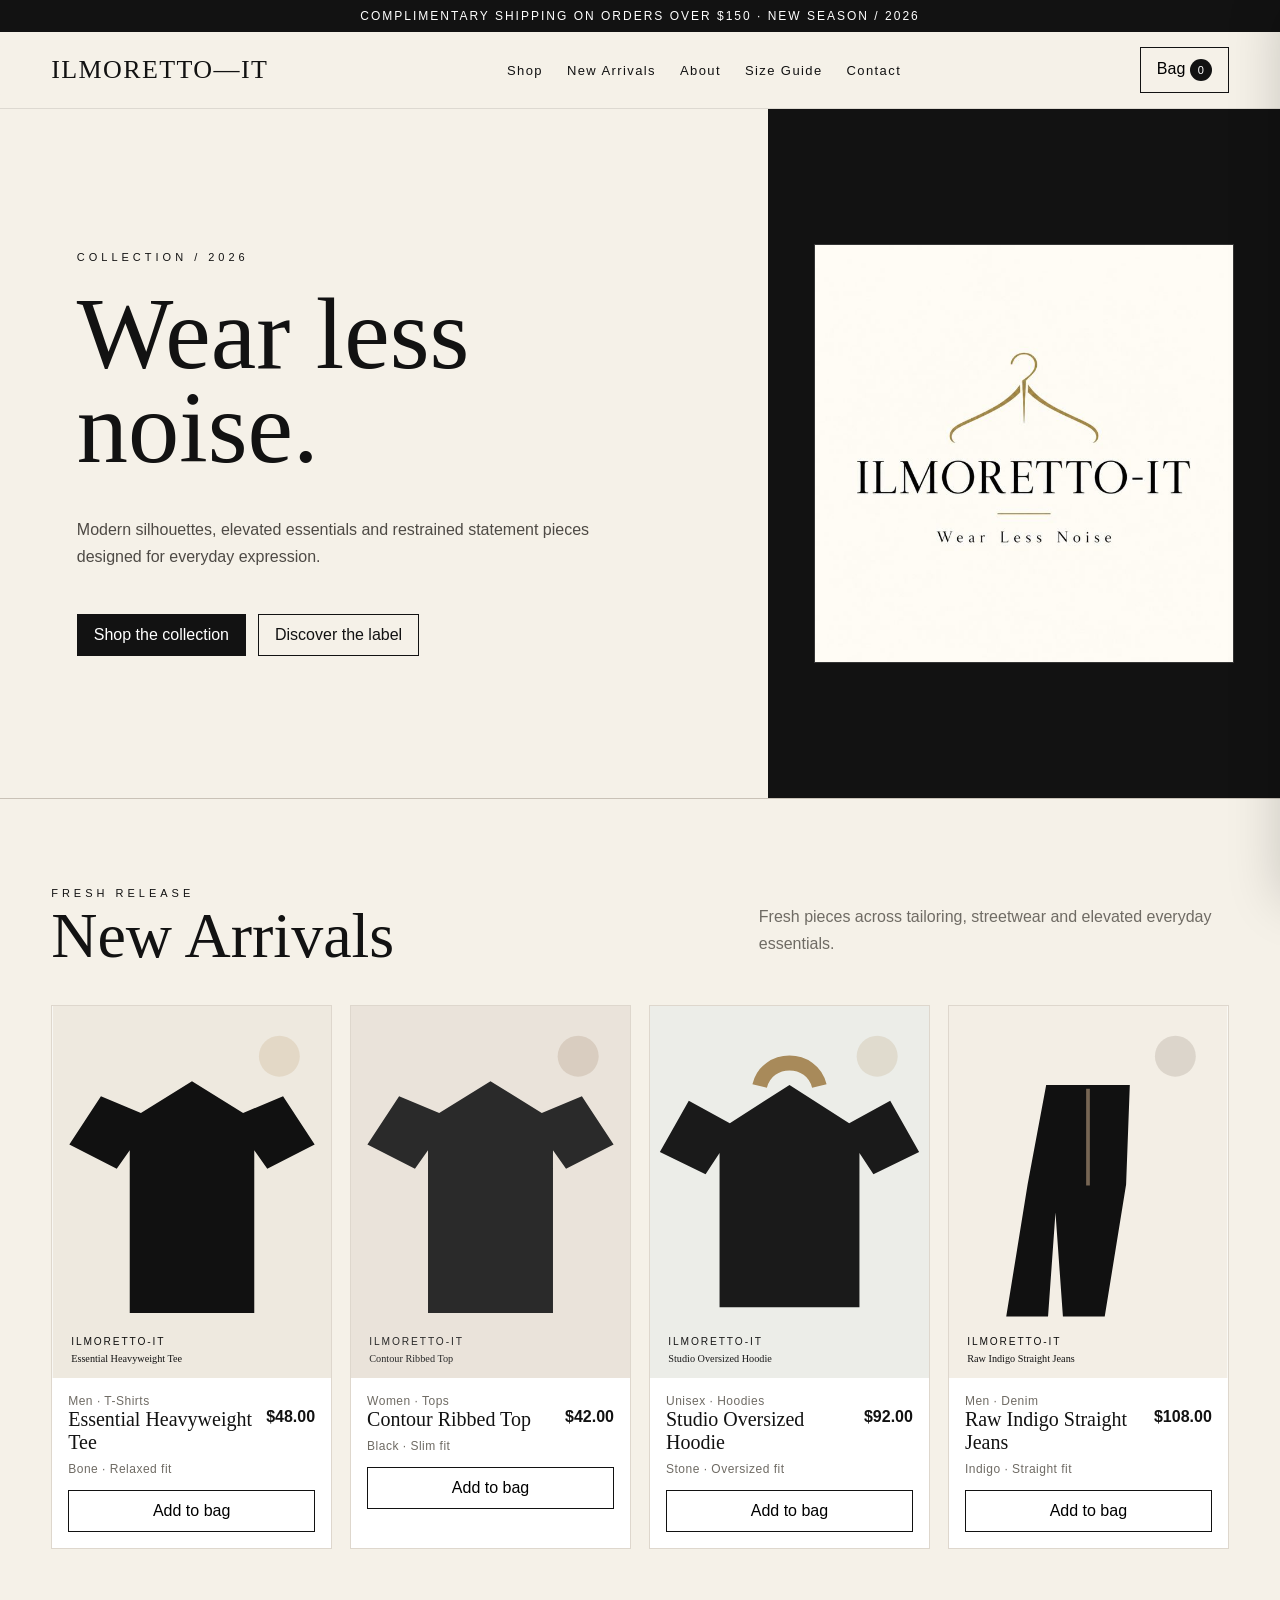
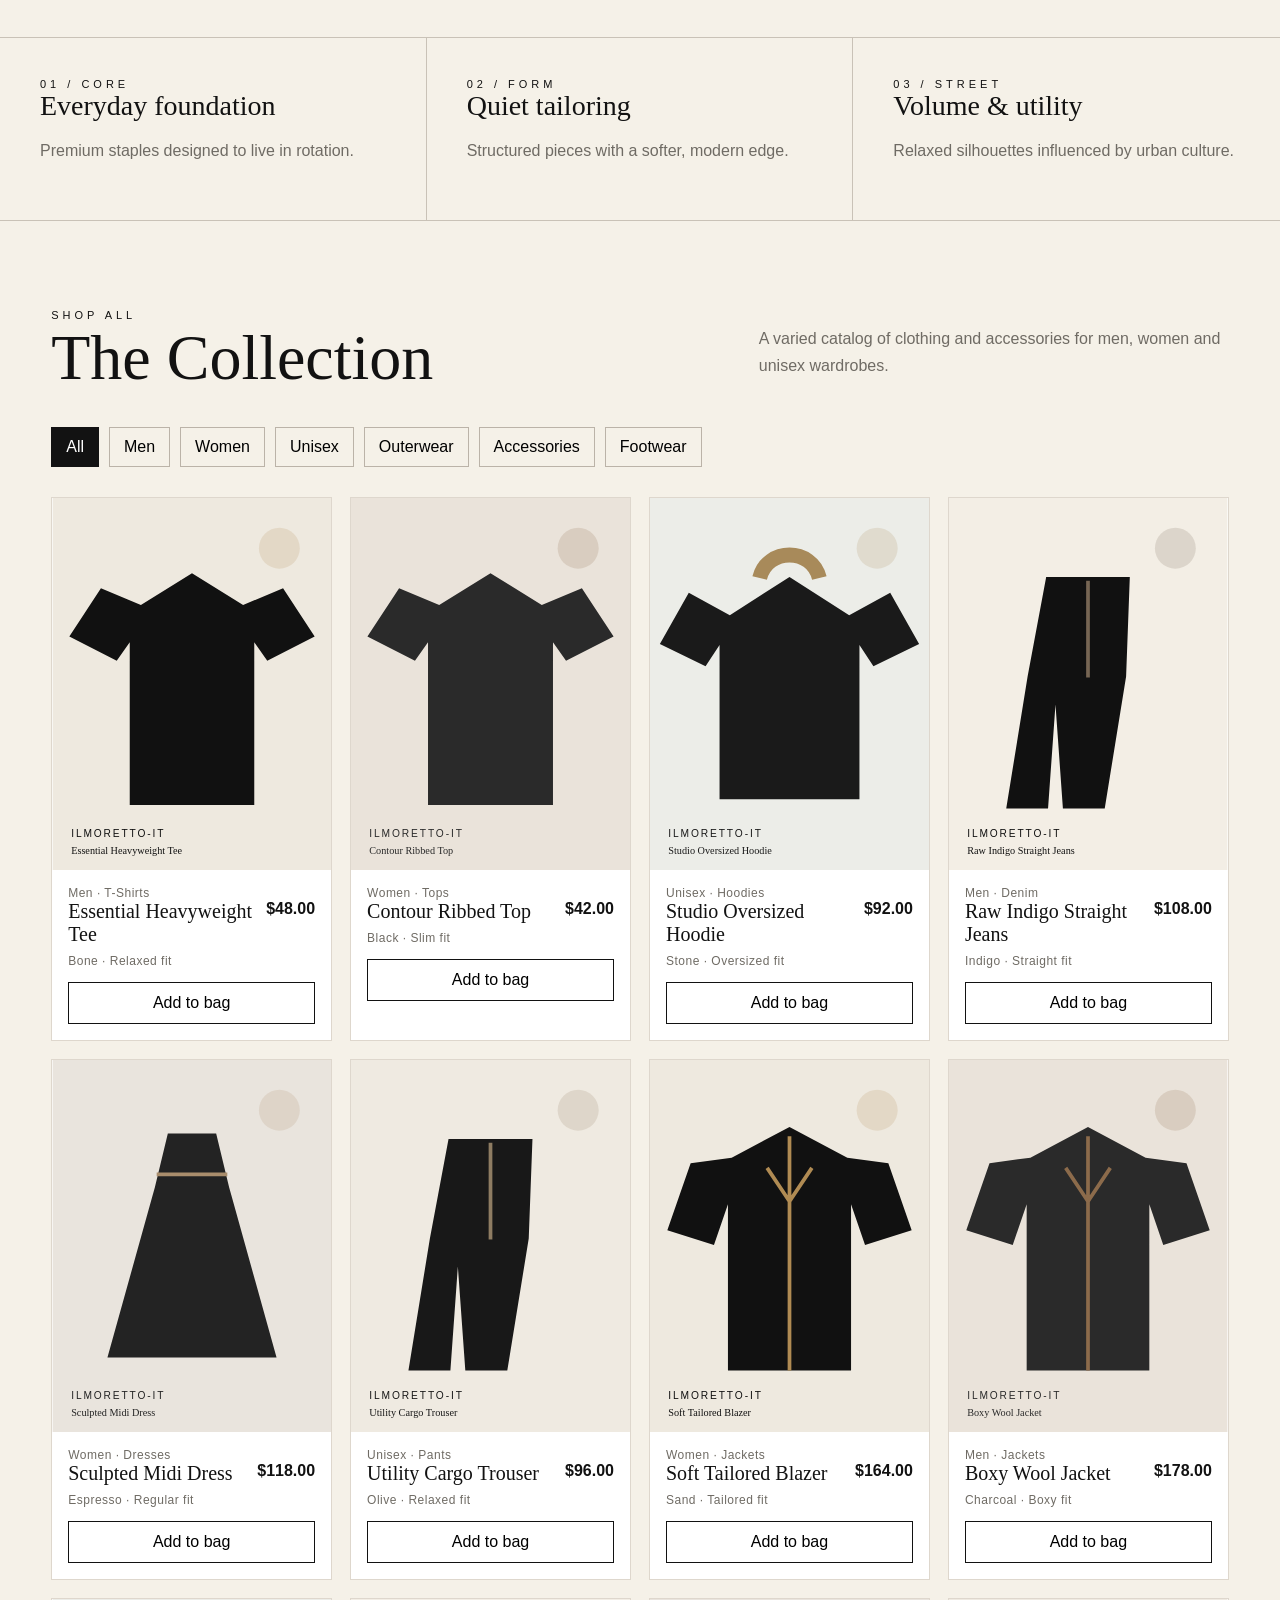
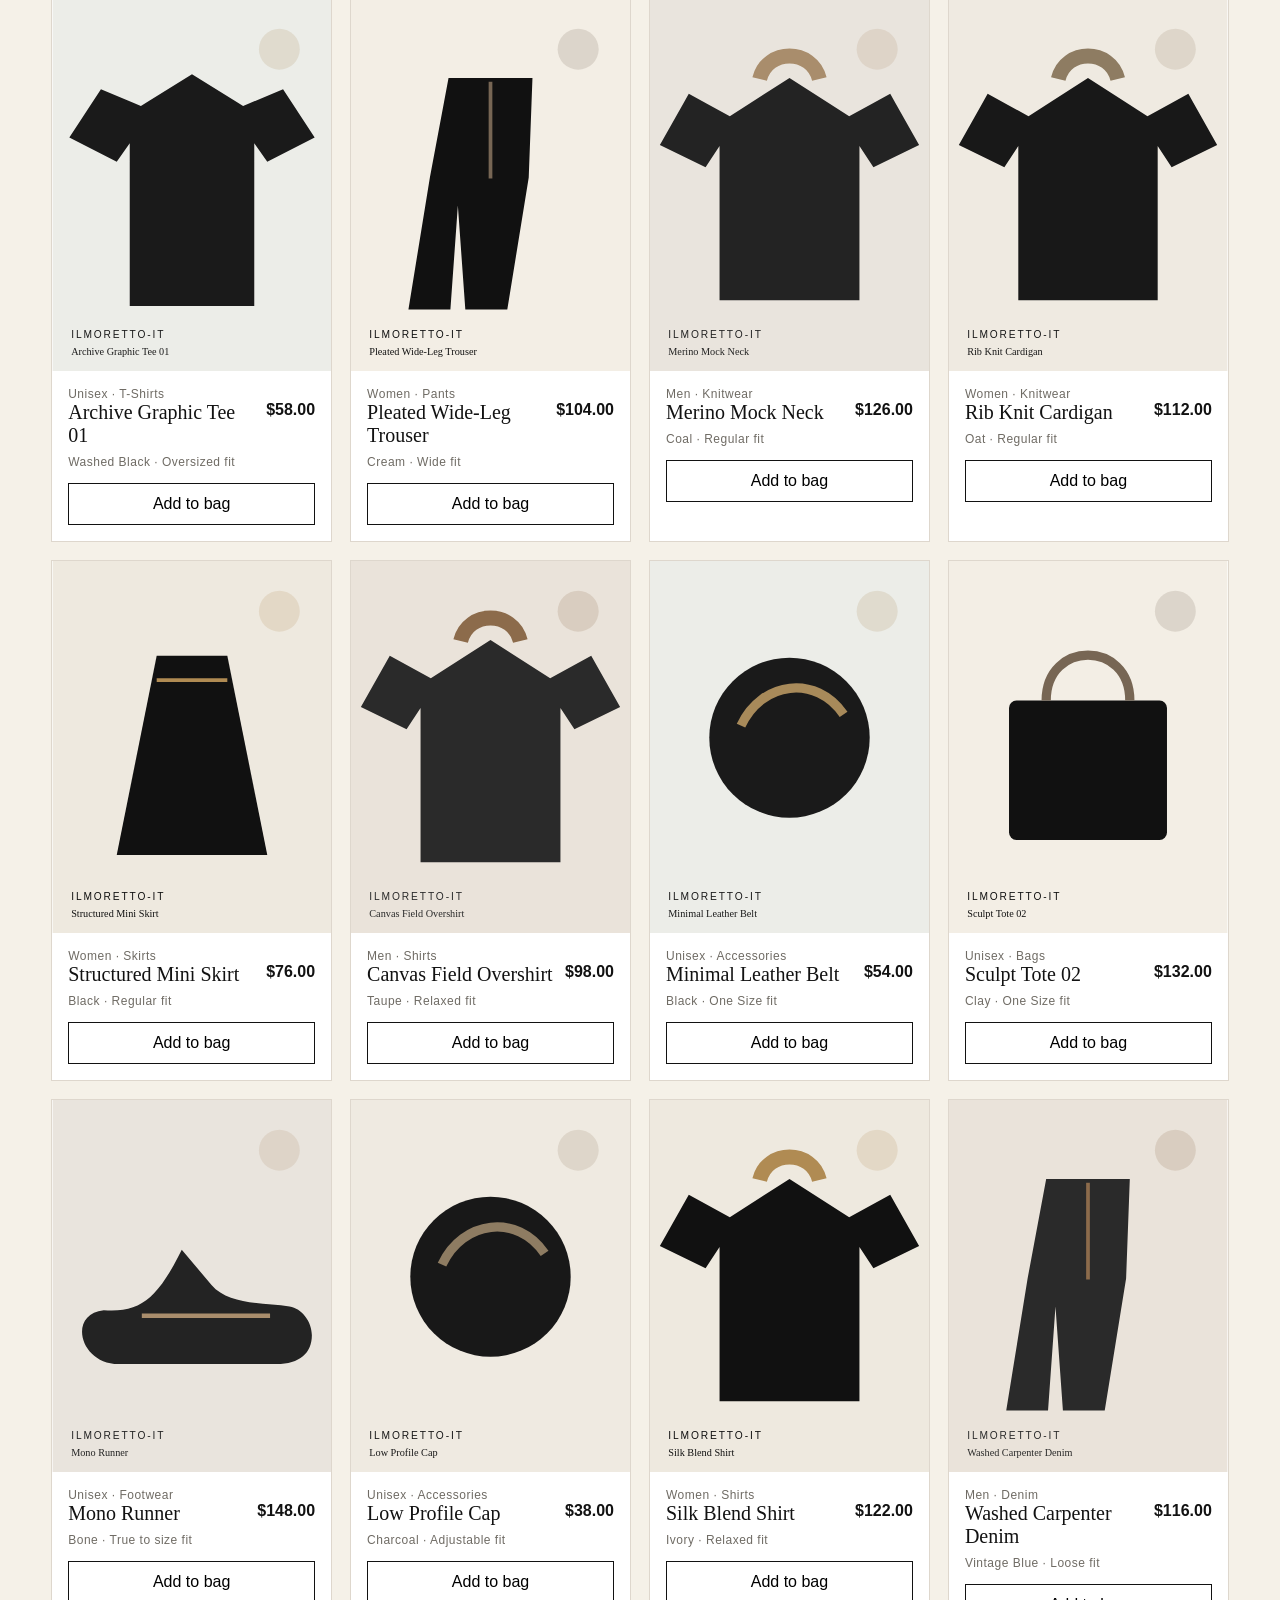
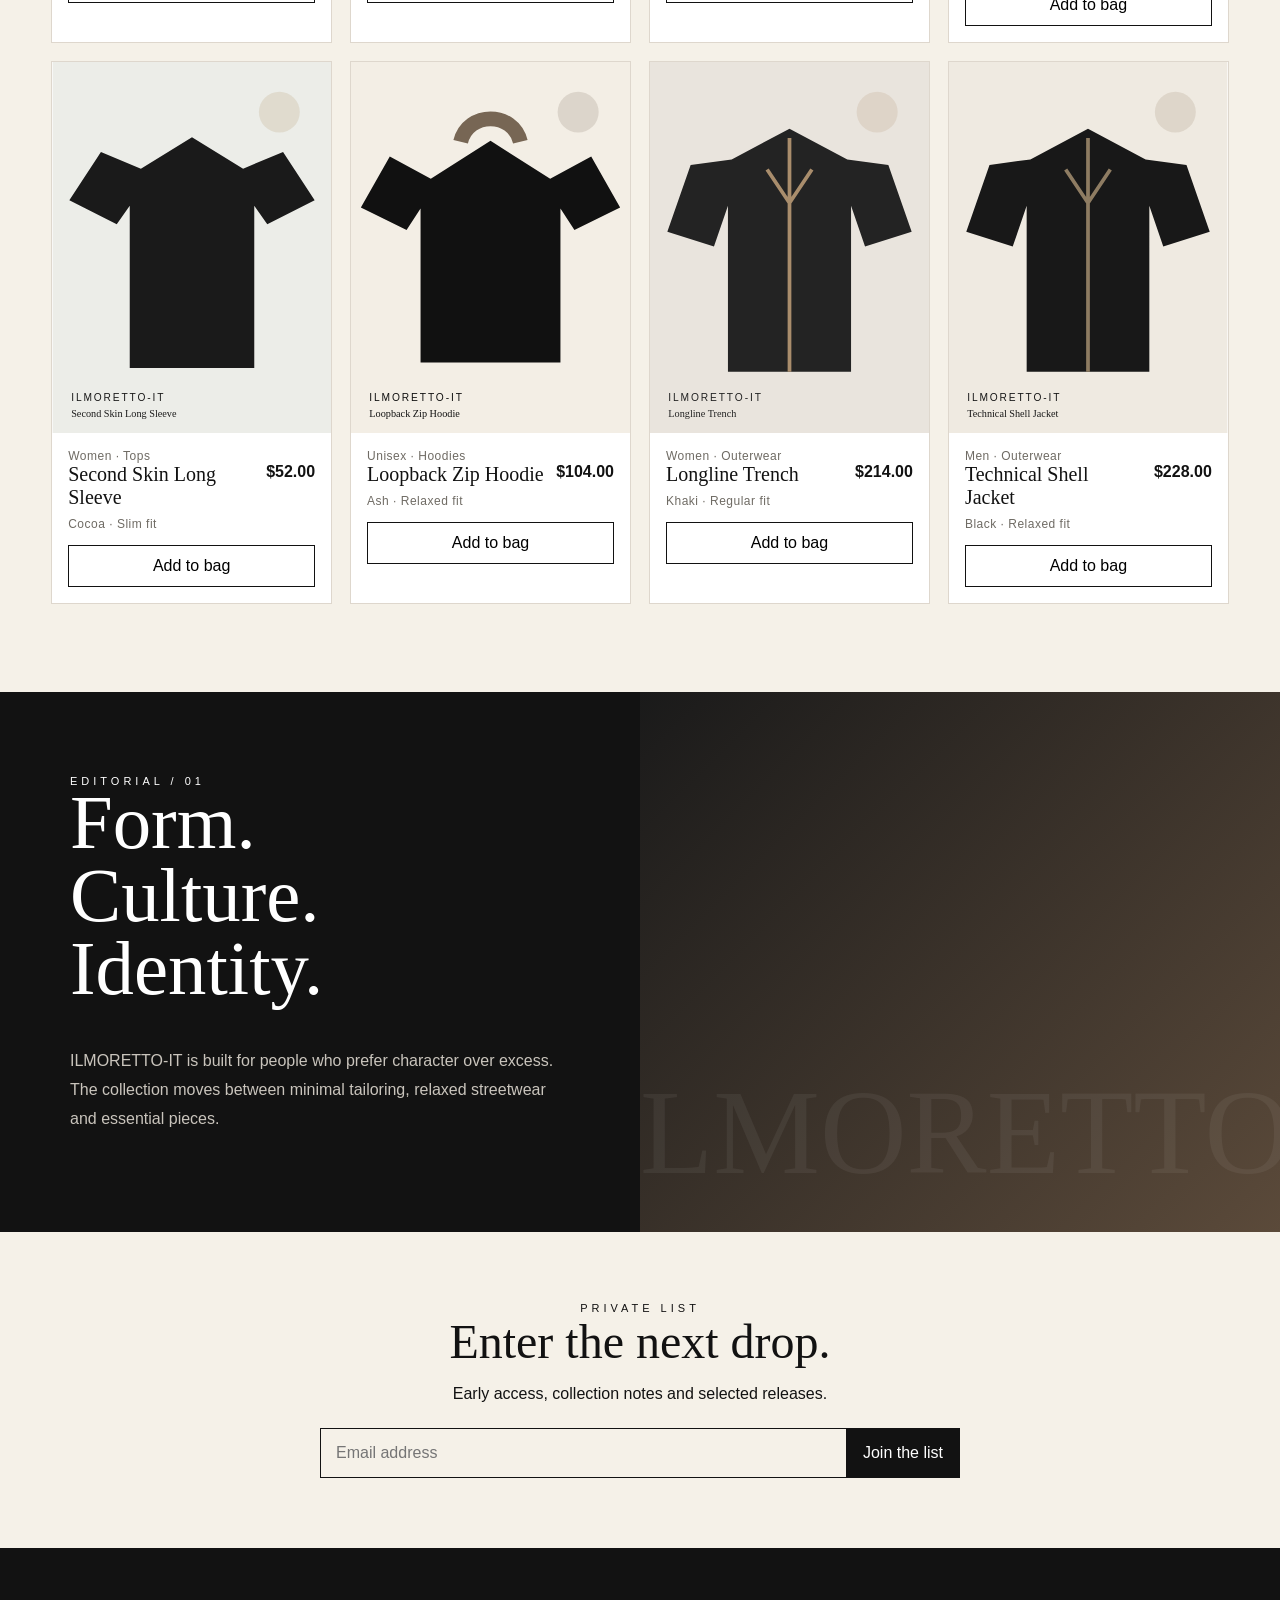
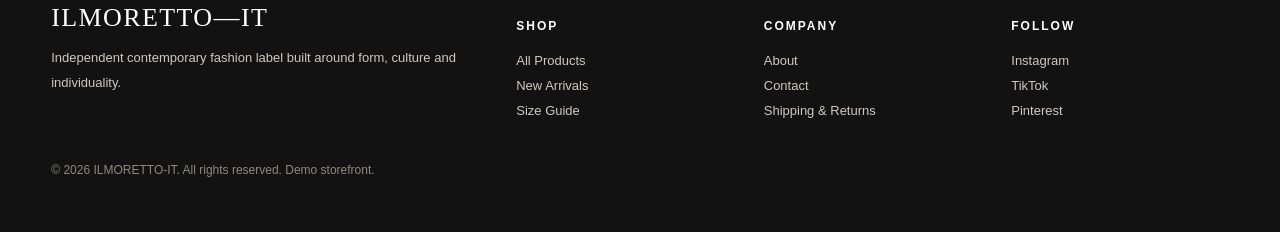
==== index.html @ 330642bb "Launch ILMORETTO-IT fashion store website Publish the official ILMORETTO-IT online fashion store. " ====
<!doctype html><html lang="en"><head>
<meta charset="utf-8"><meta name="viewport" content="width=device-width,initial-scale=1">
<title>ILMORETTO-IT — Contemporary Fashion</title>
<meta name="description" content="ILMORETTO-IT contemporary fashion, refined essentials and modern streetwear.">
<link rel="stylesheet" href="assets/css/style.css"></head><body>
<div class="announcement">COMPLIMENTARY SHIPPING ON ORDERS OVER $150 · NEW SEASON / 2026</div>
<header><div class="container nav">
<a class="brand" href="index.html">ILMORETTO—IT</a>
<nav class="links"><a href="index.html#shop">Shop</a><a href="index.html#new">New Arrivals</a><a href="about.html">About</a><a href="size-guide.html">Size Guide</a><a href="contact.html">Contact</a></nav>
<div class="actions"><button class="iconbtn" data-cart>Bag <span class="cartcount">0</span></button></div>
</div></header>
<section class="hero">
<div class="hero-copy">
<div class="eyebrow">Collection / 2026</div>
<h1>Wear less<br>noise.</h1>
<p>Modern silhouettes, elevated essentials and restrained statement pieces designed for everyday expression.</p>
<div class="hero-actions"><a class="btn dark" href="#shop">Shop the collection</a><a class="btn" href="about.html">Discover the label</a></div>
</div>
<div class="hero-visual"><img src="assets/images/brand/ilmoretto-logo.jpg" onerror="this.src='assets/images/brand/logo.svg'" alt="ILMORETTO-IT"></div>
</section>
<section class="section" id="new"><div class="container">
<div class="section-head"><div><div class="eyebrow">Fresh release</div><h2>New Arrivals</h2></div>
<p>Fresh pieces across tailoring, streetwear and elevated everyday essentials.</p></div>
<div class="product-grid"><article class="product">
<img src="assets/images/products/01.svg" alt="Essential Heavyweight Tee">
<div class="pbody">
<div class="small">Men · T-Shirts</div>
<div class="meta"><h3>Essential Heavyweight Tee</h3><span class="price">$48.00</span></div>
<div class="small">Bone · Relaxed fit</div>
<button class="btn" onclick="addToCart('ILM-001')">Add to bag</button>
</div></article><article class="product">
<img src="assets/images/products/02.svg" alt="Contour Ribbed Top">
<div class="pbody">
<div class="small">Women · Tops</div>
<div class="meta"><h3>Contour Ribbed Top</h3><span class="price">$42.00</span></div>
<div class="small">Black · Slim fit</div>
<button class="btn" onclick="addToCart('ILM-002')">Add to bag</button>
</div></article><article class="product">
<img src="assets/images/products/03.svg" alt="Studio Oversized Hoodie">
<div class="pbody">
<div class="small">Unisex · Hoodies</div>
<div class="meta"><h3>Studio Oversized Hoodie</h3><span class="price">$92.00</span></div>
<div class="small">Stone · Oversized fit</div>
<button class="btn" onclick="addToCart('ILM-003')">Add to bag</button>
</div></article><article class="product">
<img src="assets/images/products/04.svg" alt="Raw Indigo Straight Jeans">
<div class="pbody">
<div class="small">Men · Denim</div>
<div class="meta"><h3>Raw Indigo Straight Jeans</h3><span class="price">$108.00</span></div>
<div class="small">Indigo · Straight fit</div>
<button class="btn" onclick="addToCart('ILM-004')">Add to bag</button>
</div></article></div>
</div></section>
<div class="bands">
<div class="band"><div class="eyebrow">01 / Core</div><h3>Everyday foundation</h3><p>Premium staples designed to live in rotation.</p></div>
<div class="band"><div class="eyebrow">02 / Form</div><h3>Quiet tailoring</h3><p>Structured pieces with a softer, modern edge.</p></div>
<div class="band"><div class="eyebrow">03 / Street</div><h3>Volume & utility</h3><p>Relaxed silhouettes influenced by urban culture.</p></div>
</div>
<section class="section" id="shop"><div class="container">
<div class="section-head"><div><div class="eyebrow">Shop all</div><h2>The Collection</h2></div>
<p>A varied catalog of clothing and accessories for men, women and unisex wardrobes.</p></div>
<div class="filters">
<button class="filter active" data-filter="All">All</button>
<button class="filter" data-filter="Men">Men</button>
<button class="filter" data-filter="Women">Women</button>
<button class="filter" data-filter="Unisex">Unisex</button>
<button class="filter" data-filter="Outerwear">Outerwear</button>
<button class="filter" data-filter="Accessories">Accessories</button>
<button class="filter" data-filter="Footwear">Footwear</button>
</div>
<div class="product-grid" id="productGrid"></div>
</div></section>
<section class="editorial">
<div class="copy"><div class="eyebrow">Editorial / 01</div><h2>Form.<br>Culture.<br>Identity.</h2>
<p style="color:#c9c4bc;line-height:1.8">ILMORETTO-IT is built for people who prefer character over excess. The collection moves between minimal tailoring, relaxed streetwear and essential pieces.</p></div>
<div class="art"></div>
</section>
<section class="newsletter"><div class="container"><div class="eyebrow">Private list</div><h2>Enter the next drop.</h2><p>Early access, collection notes and selected releases.</p>
<form><input type="email" required placeholder="Email address"><button class="btn dark">Join the list</button></form></div></section>
<footer><div class="container footergrid">
<div><div class="brand">ILMORETTO—IT</div><p>Independent contemporary fashion label built around form, culture and individuality.</p></div>
<div><h4>SHOP</h4><a href="index.html#shop">All Products</a><a href="index.html#new">New Arrivals</a><a href="size-guide.html">Size Guide</a></div>
<div><h4>COMPANY</h4><a href="about.html">About</a><a href="contact.html">Contact</a><a href="#">Shipping & Returns</a></div>
<div><h4>FOLLOW</h4><a href="#">Instagram</a><a href="#">TikTok</a><a href="#">Pinterest</a></div>
</div><div class="container" style="margin-top:40px;color:#8e8981;font-size:12px">© <span class="js-year"></span> ILMORETTO-IT. All rights reserved. Demo storefront.</div></footer>
<div class="overlay" id="overlay"></div>
<aside class="drawer" id="cartDrawer">
  <div class="drawer-head"><h3>Your Bag</h3><button class="iconbtn" onclick="closeCart()">Close</button></div>
  <div class="cart-items" id="cartItems"></div>
  <div class="cart-total">
    <div class="meta"><strong>Subtotal</strong><strong id="cartTotal">$0.00</strong></div>
    <p class="small">Taxes and shipping calculated at checkout.</p>
    <button class="btn dark" style="width:100%">Checkout</button>
  </div>
</aside><script src="assets/js/app.js"></script></body></html>
---- assets/css/style.css ----
:root{--ink:#121212;--paper:#f5f1e8;--stone:#d8d0c4;--clay:#8d735d;--gold:#9c7c3c;--white:#fff;--muted:#6f6b64}
*{box-sizing:border-box}html{scroll-behavior:smooth}body{margin:0;background:var(--paper);color:var(--ink);font-family:Arial,Helvetica,sans-serif}
a{color:inherit;text-decoration:none}button,input,select,textarea{font:inherit}.container{width:min(1180px,92vw);margin:auto}
.announcement{background:var(--ink);color:white;text-align:center;padding:9px 15px;font-size:12px;letter-spacing:2px}
header{position:sticky;top:0;z-index:20;background:rgba(245,241,232,.94);backdrop-filter:blur(12px);border-bottom:1px solid rgba(18,18,18,.1)}
.nav{height:76px;display:flex;align-items:center;justify-content:space-between;gap:20px}.brand{font-family:Georgia,serif;font-size:26px;letter-spacing:1.4px}
.links{display:flex;gap:24px;font-size:13px;letter-spacing:1.4px}.actions{display:flex;gap:10px;align-items:center}
.iconbtn,.btn{border:1px solid var(--ink);background:transparent;padding:11px 16px;cursor:pointer}.btn.dark{background:var(--ink);color:white}
.cartcount{display:inline-grid;place-items:center;min-width:22px;height:22px;padding:0 6px;border-radius:999px;background:var(--ink);color:white;font-size:11px}
.hero{min-height:690px;display:grid;grid-template-columns:1.2fr .8fr;border-bottom:1px solid #c9c2b7}
.hero-copy{padding:86px max(6vw,40px);display:flex;flex-direction:column;justify-content:center}.eyebrow{font-size:11px;letter-spacing:4px;text-transform:uppercase}
.hero h1{font-family:Georgia,serif;font-weight:400;font-size:clamp(58px,8vw,118px);line-height:.92;margin:24px 0}
.hero p{max-width:560px;line-height:1.7;color:#4e4a45}.hero-actions{display:flex;gap:12px;flex-wrap:wrap;margin-top:28px}
.hero-visual{background:var(--ink);display:grid;place-items:center;overflow:hidden;min-height:520px}.hero-visual img{width:82%;max-width:620px;border:1px solid rgba(255,255,255,.15)}
.section{padding:88px 0}.section-head{display:flex;justify-content:space-between;align-items:end;gap:20px;margin-bottom:32px}.section h2{font-family:Georgia,serif;font-weight:400;font-size:clamp(36px,5vw,68px);margin:0}
.section-head p{max-width:470px;color:var(--muted);line-height:1.7}
.filters{display:flex;flex-wrap:wrap;gap:10px;margin-bottom:30px}.filter{border:1px solid #bbb3a8;background:transparent;padding:10px 14px;cursor:pointer}.filter.active{background:var(--ink);color:white;border-color:var(--ink)}
.product-grid{display:grid;grid-template-columns:repeat(4,1fr);gap:18px}.product{background:#fff;border:1px solid #ded7cd;transition:.2s}.product:hover{transform:translateY(-3px)}
.product img{width:100%;aspect-ratio:3/4;object-fit:cover;display:block}.pbody{padding:16px}.meta{display:flex;justify-content:space-between;gap:12px}.product h3{font-family:Georgia,serif;font-size:20px;font-weight:400;margin:0 0 8px}.small{font-size:12px;color:var(--muted);letter-spacing:.5px}.price{font-weight:700}
.product .btn{width:100%;margin-top:14px}.bands{display:grid;grid-template-columns:repeat(3,1fr);border-top:1px solid #c9c2b7;border-bottom:1px solid #c9c2b7}.band{padding:40px;border-right:1px solid #c9c2b7}.band:last-child{border-right:0}.band h3{font-family:Georgia,serif;font-size:28px;font-weight:400;margin:0 0 8px}.band p{color:var(--muted);line-height:1.6}
.editorial{display:grid;grid-template-columns:1fr 1fr;min-height:540px;background:var(--ink);color:white}.editorial .copy{padding:70px;display:flex;flex-direction:column;justify-content:center}.editorial h2{font-family:Georgia,serif;font-size:clamp(48px,6vw,90px);font-weight:400;line-height:.95;margin:0 0 25px}.editorial .art{background:linear-gradient(135deg,#1a1a1a,#5b4a3a);position:relative;overflow:hidden}.editorial .art:before{content:"ILMORETTO";position:absolute;inset:auto -40px 30px;white-space:nowrap;font-family:Georgia,serif;font-size:120px;color:rgba(255,255,255,.06)}
.newsletter{padding:70px 0;text-align:center}.newsletter h2{font-family:Georgia,serif;font-size:48px;font-weight:400;margin:0 0 10px}.newsletter form{display:flex;max-width:640px;margin:25px auto 0}.newsletter input{flex:1;padding:15px;border:1px solid var(--ink);background:transparent;border-right:0}
footer{background:var(--ink);color:white;padding:55px 0}.footergrid{display:grid;grid-template-columns:2fr repeat(3,1fr);gap:30px}.footergrid h4{font-size:12px;letter-spacing:2px}.footergrid a,.footergrid p{display:block;color:#cfc9c1;font-size:13px;line-height:1.9}
.drawer{position:fixed;right:-440px;top:0;width:min(420px,100%);height:100vh;background:var(--paper);z-index:40;transition:.25s;box-shadow:-20px 0 50px rgba(0,0,0,.18);padding:25px;display:flex;flex-direction:column}.drawer.open{right:0}.drawer-head{display:flex;justify-content:space-between;align-items:center}.cart-items{flex:1;overflow:auto;margin-top:20px}.cart-row{display:grid;grid-template-columns:58px 1fr auto;gap:12px;align-items:center;border-bottom:1px solid #d8d0c4;padding:12px 0}.cart-row img{width:58px;height:74px;object-fit:cover}.cart-total{border-top:1px solid #bfb7ac;padding-top:16px}.overlay{position:fixed;inset:0;background:rgba(0,0,0,.34);z-index:30;display:none}.overlay.show{display:block}
.pagehero{padding:95px 0 55px;border-bottom:1px solid #c9c2b7}.pagehero h1{font:400 clamp(48px,7vw,96px)/.95 Georgia,serif;margin:0 0 18px}.prose{max-width:820px;line-height:1.9;color:#4f4a45}.contactgrid{display:grid;grid-template-columns:1fr 1fr;gap:40px}.form{display:grid;gap:14px}.form input,.form textarea,.form select{width:100%;padding:14px;border:1px solid #bdb5aa;background:transparent}.form textarea{min-height:150px}
@media(max-width:900px){.links{display:none}.hero{grid-template-columns:1fr}.hero-copy{padding:70px 5vw}.hero-visual{min-height:420px}.product-grid{grid-template-columns:repeat(2,1fr)}.bands{grid-template-columns:1fr}.band{border-right:0;border-bottom:1px solid #c9c2b7}.editorial{grid-template-columns:1fr}.editorial .art{min-height:340px}.footergrid{grid-template-columns:1fr 1fr}.contactgrid{grid-template-columns:1fr}}
@media(max-width:560px){.nav{height:66px}.brand{font-size:20px}.product-grid{grid-template-columns:1fr}.hero h1{font-size:56px}.section{padding:65px 0}.section-head{display:block}.newsletter form{display:grid}.newsletter input{border-right:1px solid var(--ink);border-bottom:0}.footergrid{grid-template-columns:1fr}.editorial .copy{padding:45px 25px}}
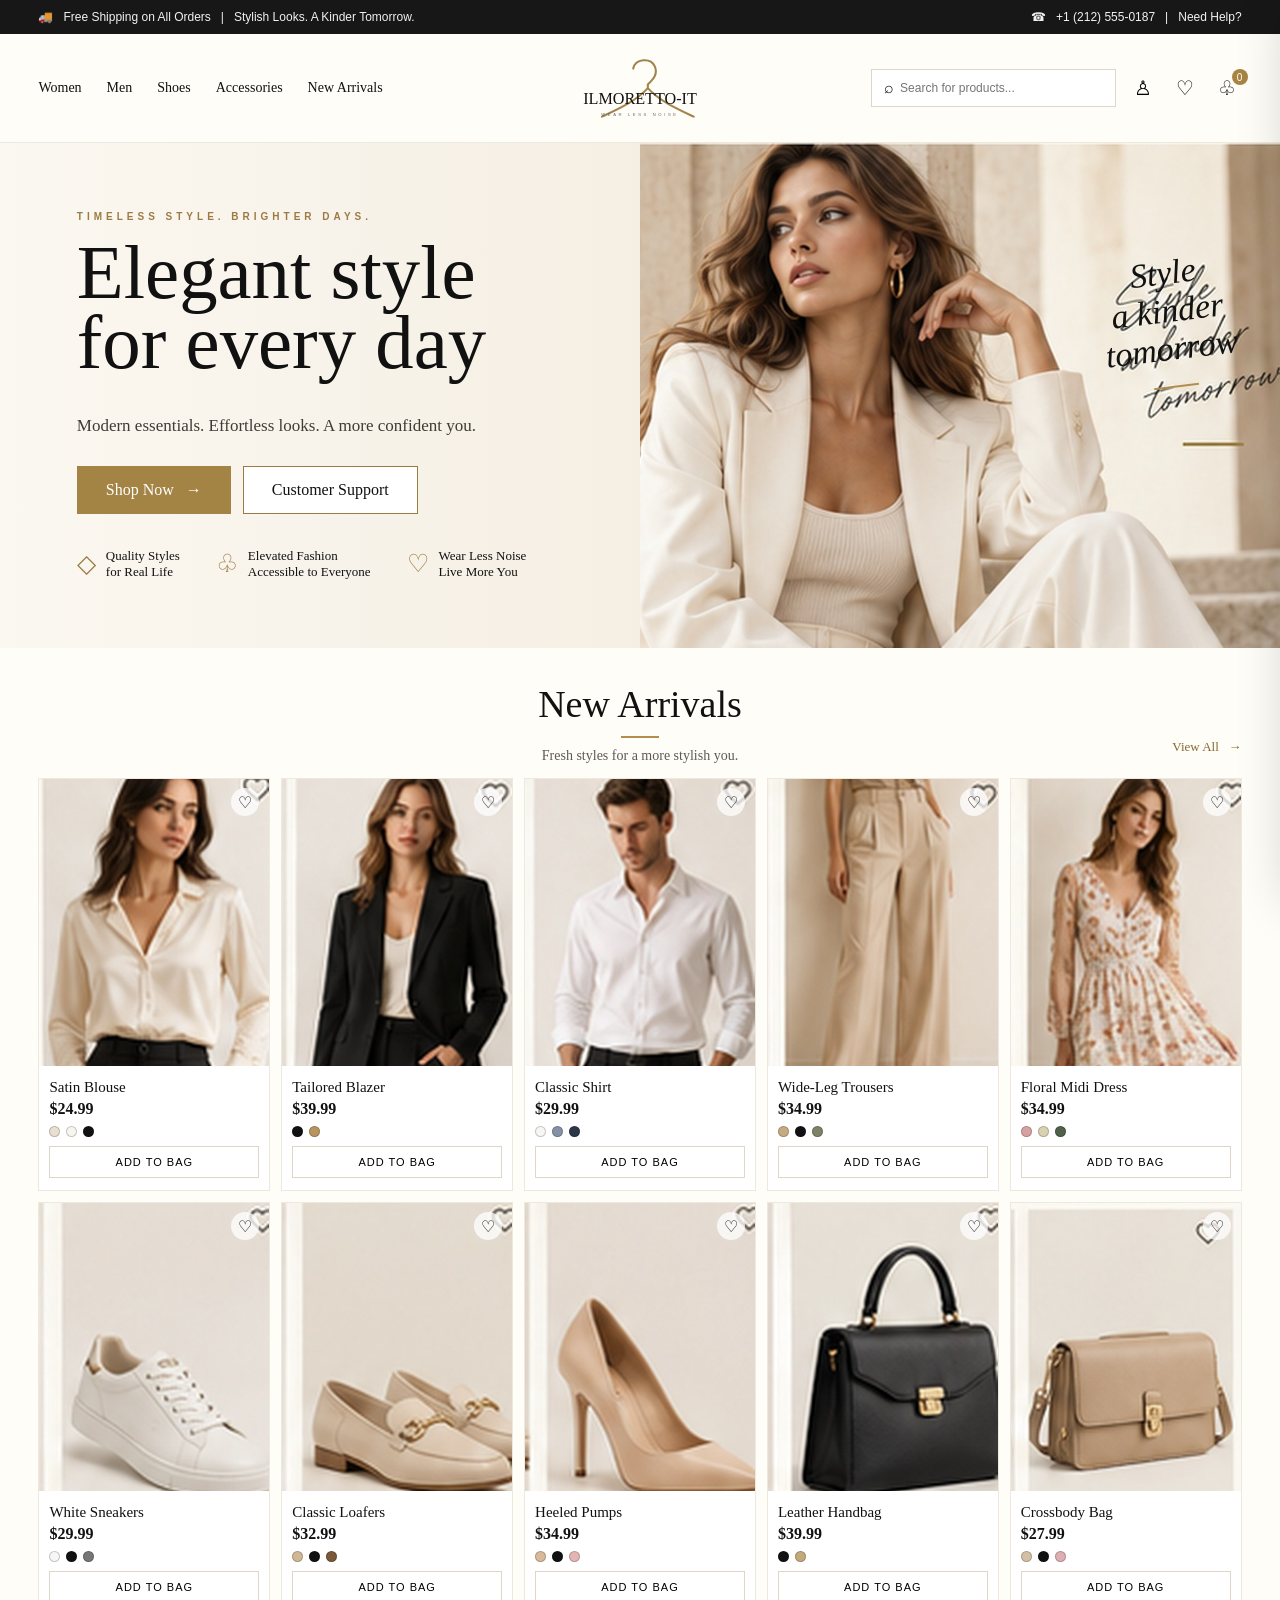
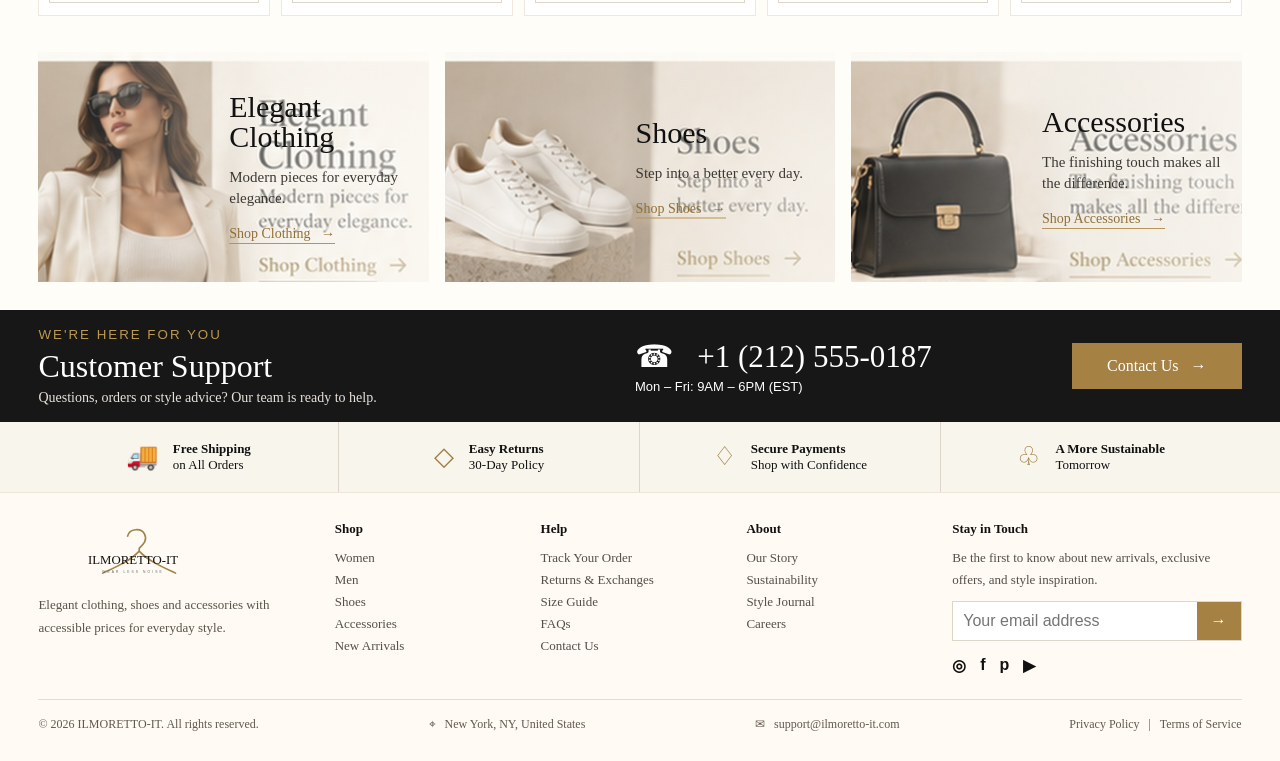
==== commit 259d42a2: "Add files via upload" ====
--- a/index.html
+++ b/index.html
@@ -1,95 +1,11 @@
-<!doctype html><html lang="en"><head>
-<meta charset="utf-8"><meta name="viewport" content="width=device-width,initial-scale=1">
-<title>ILMORETTO-IT — Contemporary Fashion</title>
-<meta name="description" content="ILMORETTO-IT contemporary fashion, refined essentials and modern streetwear.">
-<link rel="stylesheet" href="assets/css/style.css"></head><body>
-<div class="announcement">COMPLIMENTARY SHIPPING ON ORDERS OVER $150 · NEW SEASON / 2026</div>
-<header><div class="container nav">
-<a class="brand" href="index.html">ILMORETTO—IT</a>
-<nav class="links"><a href="index.html#shop">Shop</a><a href="index.html#new">New Arrivals</a><a href="about.html">About</a><a href="size-guide.html">Size Guide</a><a href="contact.html">Contact</a></nav>
-<div class="actions"><button class="iconbtn" data-cart>Bag <span class="cartcount">0</span></button></div>
-</div></header>
-<section class="hero">
-<div class="hero-copy">
-<div class="eyebrow">Collection / 2026</div>
-<h1>Wear less<br>noise.</h1>
-<p>Modern silhouettes, elevated essentials and restrained statement pieces designed for everyday expression.</p>
-<div class="hero-actions"><a class="btn dark" href="#shop">Shop the collection</a><a class="btn" href="about.html">Discover the label</a></div>
-</div>
-<div class="hero-visual"><img src="assets/images/brand/ilmoretto-logo.jpg" onerror="this.src='assets/images/brand/logo.svg'" alt="ILMORETTO-IT"></div>
-</section>
-<section class="section" id="new"><div class="container">
-<div class="section-head"><div><div class="eyebrow">Fresh release</div><h2>New Arrivals</h2></div>
-<p>Fresh pieces across tailoring, streetwear and elevated everyday essentials.</p></div>
-<div class="product-grid"><article class="product">
-<img src="assets/images/products/01.svg" alt="Essential Heavyweight Tee">
-<div class="pbody">
-<div class="small">Men · T-Shirts</div>
-<div class="meta"><h3>Essential Heavyweight Tee</h3><span class="price">$48.00</span></div>
-<div class="small">Bone · Relaxed fit</div>
-<button class="btn" onclick="addToCart('ILM-001')">Add to bag</button>
-</div></article><article class="product">
-<img src="assets/images/products/02.svg" alt="Contour Ribbed Top">
-<div class="pbody">
-<div class="small">Women · Tops</div>
-<div class="meta"><h3>Contour Ribbed Top</h3><span class="price">$42.00</span></div>
-<div class="small">Black · Slim fit</div>
-<button class="btn" onclick="addToCart('ILM-002')">Add to bag</button>
-</div></article><article class="product">
-<img src="assets/images/products/03.svg" alt="Studio Oversized Hoodie">
-<div class="pbody">
-<div class="small">Unisex · Hoodies</div>
-<div class="meta"><h3>Studio Oversized Hoodie</h3><span class="price">$92.00</span></div>
-<div class="small">Stone · Oversized fit</div>
-<button class="btn" onclick="addToCart('ILM-003')">Add to bag</button>
-</div></article><article class="product">
-<img src="assets/images/products/04.svg" alt="Raw Indigo Straight Jeans">
-<div class="pbody">
-<div class="small">Men · Denim</div>
-<div class="meta"><h3>Raw Indigo Straight Jeans</h3><span class="price">$108.00</span></div>
-<div class="small">Indigo · Straight fit</div>
-<button class="btn" onclick="addToCart('ILM-004')">Add to bag</button>
-</div></article></div>
-</div></section>
-<div class="bands">
-<div class="band"><div class="eyebrow">01 / Core</div><h3>Everyday foundation</h3><p>Premium staples designed to live in rotation.</p></div>
-<div class="band"><div class="eyebrow">02 / Form</div><h3>Quiet tailoring</h3><p>Structured pieces with a softer, modern edge.</p></div>
-<div class="band"><div class="eyebrow">03 / Street</div><h3>Volume & utility</h3><p>Relaxed silhouettes influenced by urban culture.</p></div>
-</div>
-<section class="section" id="shop"><div class="container">
-<div class="section-head"><div><div class="eyebrow">Shop all</div><h2>The Collection</h2></div>
-<p>A varied catalog of clothing and accessories for men, women and unisex wardrobes.</p></div>
-<div class="filters">
-<button class="filter active" data-filter="All">All</button>
-<button class="filter" data-filter="Men">Men</button>
-<button class="filter" data-filter="Women">Women</button>
-<button class="filter" data-filter="Unisex">Unisex</button>
-<button class="filter" data-filter="Outerwear">Outerwear</button>
-<button class="filter" data-filter="Accessories">Accessories</button>
-<button class="filter" data-filter="Footwear">Footwear</button>
-</div>
-<div class="product-grid" id="productGrid"></div>
-</div></section>
-<section class="editorial">
-<div class="copy"><div class="eyebrow">Editorial / 01</div><h2>Form.<br>Culture.<br>Identity.</h2>
-<p style="color:#c9c4bc;line-height:1.8">ILMORETTO-IT is built for people who prefer character over excess. The collection moves between minimal tailoring, relaxed streetwear and essential pieces.</p></div>
-<div class="art"></div>
-</section>
-<section class="newsletter"><div class="container"><div class="eyebrow">Private list</div><h2>Enter the next drop.</h2><p>Early access, collection notes and selected releases.</p>
-<form><input type="email" required placeholder="Email address"><button class="btn dark">Join the list</button></form></div></section>
-<footer><div class="container footergrid">
-<div><div class="brand">ILMORETTO—IT</div><p>Independent contemporary fashion label built around form, culture and individuality.</p></div>
-<div><h4>SHOP</h4><a href="index.html#shop">All Products</a><a href="index.html#new">New Arrivals</a><a href="size-guide.html">Size Guide</a></div>
-<div><h4>COMPANY</h4><a href="about.html">About</a><a href="contact.html">Contact</a><a href="#">Shipping & Returns</a></div>
-<div><h4>FOLLOW</h4><a href="#">Instagram</a><a href="#">TikTok</a><a href="#">Pinterest</a></div>
-</div><div class="container" style="margin-top:40px;color:#8e8981;font-size:12px">© <span class="js-year"></span> ILMORETTO-IT. All rights reserved. Demo storefront.</div></footer>
-<div class="overlay" id="overlay"></div>
-<aside class="drawer" id="cartDrawer">
-  <div class="drawer-head"><h3>Your Bag</h3><button class="iconbtn" onclick="closeCart()">Close</button></div>
-  <div class="cart-items" id="cartItems"></div>
-  <div class="cart-total">
-    <div class="meta"><strong>Subtotal</strong><strong id="cartTotal">$0.00</strong></div>
-    <p class="small">Taxes and shipping calculated at checkout.</p>
-    <button class="btn dark" style="width:100%">Checkout</button>
-  </div>
-</aside><script src="assets/js/app.js"></script></body></html>+<!doctype html><html lang="en"><head><meta charset="utf-8"><meta name="viewport" content="width=device-width,initial-scale=1"><title>ILMORETTO-IT — Elegant Fashion</title><meta name="description" content="Elegant clothing, shoes and accessories at accessible prices."><link rel="stylesheet" href="assets/css/style.css"></head><body>
+<div class="topbar"><div class="container"><span>🚚 &nbsp; Free Shipping on All Orders &nbsp; | &nbsp; Stylish Looks. A Kinder Tomorrow.</span><span>☎ &nbsp; +1 (212) 555-0187 &nbsp; | &nbsp; Need Help?</span></div></div>
+<header><div class="container header-row"><nav class="nav-left"><a href="#new">Women</a><a href="#new">Men</a><a href="#new">Shoes</a><a href="#new">Accessories</a><a href="#new">New Arrivals</a></nav><a class="brand" href="#"><img src="assets/images/brand/logo.svg" alt="ILMORETTO-IT"></a><div class="nav-right"><label class="search">⌕&nbsp;<input id="search" placeholder="Search for products..."></label><button class="iconbtn" aria-label="account">♙</button><button class="iconbtn" aria-label="wishlist">♡</button><button class="iconbtn" id="cartBtn" aria-label="bag">♧<span id="cartCount" class="badge">0</span></button></div></div></header>
+<section class="hero"><div class="hero-copy"><div class="eyebrow">Timeless style. Brighter days.</div><h1>Elegant style<br>for every day</h1><p>Modern essentials. Effortless looks. A more confident you.</p><div class="hero-actions"><a href="#new" class="btn gold">Shop Now &nbsp; →</a><a href="#support" class="btn">Customer Support</a></div><div class="hero-points"><div class="point"><span class="ico">◇</span><span>Quality Styles<br>for Real Life</span></div><div class="point"><span class="ico">♧</span><span>Elevated Fashion<br>Accessible to Everyone</span></div><div class="point"><span class="ico">♡</span><span>Wear Less Noise<br>Live More You</span></div></div></div><div class="hero-image"><img src="assets/images/brand/hero.jpg" alt="Elegant ILMORETTO-IT fashion"><div class="script">Style<br>a kinder<br>tomorrow</div></div></section>
+<section class="section" id="new"><div class="container"><div class="section-title"><h2>New Arrivals</h2><p>Fresh styles for a more stylish you.</p></div><a class="viewall" href="#new">View All &nbsp; →</a><div class="products" id="productGrid"></div></div></section>
+<section><div class="container collections"><article class="collection"><img src="assets/images/collections/clothing.jpg"><div class="collection-copy"><h3>Elegant<br>Clothing</h3><p>Modern pieces for everyday elegance.</p><a class="shoplink" href="#new">Shop Clothing &nbsp; →</a></div></article><article class="collection"><img src="assets/images/collections/shoes.jpg"><div class="collection-copy"><h3>Shoes</h3><p>Step into a better every day.</p><a class="shoplink" href="#new">Shop Shoes &nbsp; →</a></div></article><article class="collection"><img src="assets/images/collections/accessories.jpg"><div class="collection-copy"><h3>Accessories</h3><p>The finishing touch makes all the difference.</p><a class="shoplink" href="#new">Shop Accessories &nbsp; →</a></div></article></div></section>
+<section class="support" id="support"><div class="container"><div><small>WE'RE HERE FOR YOU</small><h3>Customer Support</h3><p>Questions, orders or style advice? Our team is ready to help.</p></div><div class="support-number">☎ &nbsp; +1 (212) 555-0187<span>Mon – Fri: 9AM – 6PM (EST)</span></div><a class="contact-btn" href="tel:+12125550187">Contact Us &nbsp; →</a></div></section>
+<section class="trust"><div class="container"><div class="trust-item"><span class="icon">🚚</span><span><b>Free Shipping</b>on All Orders</span></div><div class="trust-item"><span class="icon">◇</span><span><b>Easy Returns</b>30-Day Policy</span></div><div class="trust-item"><span class="icon">♢</span><span><b>Secure Payments</b>Shop with Confidence</span></div><div class="trust-item"><span class="icon">♧</span><span><b>A More Sustainable</b>Tomorrow</span></div></div></section>
+<footer><div class="container footer-grid"><div class="footer-logo"><img src="assets/images/brand/logo.svg"><p style="margin-top:12px;color:#5a534a;font:13px/1.7 Georgia,serif">Elegant clothing, shoes and accessories with accessible prices for everyday style.</p></div><div class="footer-col"><h4>Shop</h4><a href="#new">Women</a><a href="#new">Men</a><a href="#new">Shoes</a><a href="#new">Accessories</a><a href="#new">New Arrivals</a></div><div class="footer-col"><h4>Help</h4><a href="#support">Track Your Order</a><a href="#support">Returns & Exchanges</a><a href="#support">Size Guide</a><a href="#support">FAQs</a><a href="#support">Contact Us</a></div><div class="footer-col"><h4>About</h4><a href="#">Our Story</a><a href="#">Sustainability</a><a href="#">Style Journal</a><a href="#">Careers</a></div><div class="footer-col"><h4>Stay in Touch</h4><p>Be the first to know about new arrivals, exclusive offers, and style inspiration.</p><form class="subscribe"><input type="email" required placeholder="Your email address"><button>→</button></form><div class="social"><span>◎</span><span>f</span><span>p</span><span>▶</span></div></div></div><div class="container bottom"><span>© 2026 ILMORETTO-IT. All rights reserved.</span><span>⌖ &nbsp; New York, NY, United States</span><span>✉ &nbsp; support@ilmoretto-it.com</span><span>Privacy Policy &nbsp; | &nbsp; Terms of Service</span></div></footer>
+<div class="overlay" id="overlay"></div><aside class="cart-panel" id="cartPanel"><div class="cart-head"><h3 style="font-family:Georgia,serif">Your Bag</h3><button class="iconbtn" id="closeCart">×</button></div><div class="cart-items" id="cartItems"></div><div class="cart-total"><div style="display:flex;justify-content:space-between"><b>Subtotal</b><b id="cartTotal">$0.00</b></div><button class="btn gold" style="width:100%;margin-top:15px">Checkout</button></div></aside>
+<script src="assets/js/products.js"></script><script src="assets/js/app.js"></script></body></html>
--- a/assets/css/style.css
+++ b/assets/css/style.css
@@ -1,28 +1,16 @@
 
-:root{--ink:#121212;--paper:#f5f1e8;--stone:#d8d0c4;--clay:#8d735d;--gold:#9c7c3c;--white:#fff;--muted:#6f6b64}
-*{box-sizing:border-box}html{scroll-behavior:smooth}body{margin:0;background:var(--paper);color:var(--ink);font-family:Arial,Helvetica,sans-serif}
-a{color:inherit;text-decoration:none}button,input,select,textarea{font:inherit}.container{width:min(1180px,92vw);margin:auto}
-.announcement{background:var(--ink);color:white;text-align:center;padding:9px 15px;font-size:12px;letter-spacing:2px}
-header{position:sticky;top:0;z-index:20;background:rgba(245,241,232,.94);backdrop-filter:blur(12px);border-bottom:1px solid rgba(18,18,18,.1)}
-.nav{height:76px;display:flex;align-items:center;justify-content:space-between;gap:20px}.brand{font-family:Georgia,serif;font-size:26px;letter-spacing:1.4px}
-.links{display:flex;gap:24px;font-size:13px;letter-spacing:1.4px}.actions{display:flex;gap:10px;align-items:center}
-.iconbtn,.btn{border:1px solid var(--ink);background:transparent;padding:11px 16px;cursor:pointer}.btn.dark{background:var(--ink);color:white}
-.cartcount{display:inline-grid;place-items:center;min-width:22px;height:22px;padding:0 6px;border-radius:999px;background:var(--ink);color:white;font-size:11px}
-.hero{min-height:690px;display:grid;grid-template-columns:1.2fr .8fr;border-bottom:1px solid #c9c2b7}
-.hero-copy{padding:86px max(6vw,40px);display:flex;flex-direction:column;justify-content:center}.eyebrow{font-size:11px;letter-spacing:4px;text-transform:uppercase}
-.hero h1{font-family:Georgia,serif;font-weight:400;font-size:clamp(58px,8vw,118px);line-height:.92;margin:24px 0}
-.hero p{max-width:560px;line-height:1.7;color:#4e4a45}.hero-actions{display:flex;gap:12px;flex-wrap:wrap;margin-top:28px}
-.hero-visual{background:var(--ink);display:grid;place-items:center;overflow:hidden;min-height:520px}.hero-visual img{width:82%;max-width:620px;border:1px solid rgba(255,255,255,.15)}
-.section{padding:88px 0}.section-head{display:flex;justify-content:space-between;align-items:end;gap:20px;margin-bottom:32px}.section h2{font-family:Georgia,serif;font-weight:400;font-size:clamp(36px,5vw,68px);margin:0}
-.section-head p{max-width:470px;color:var(--muted);line-height:1.7}
-.filters{display:flex;flex-wrap:wrap;gap:10px;margin-bottom:30px}.filter{border:1px solid #bbb3a8;background:transparent;padding:10px 14px;cursor:pointer}.filter.active{background:var(--ink);color:white;border-color:var(--ink)}
-.product-grid{display:grid;grid-template-columns:repeat(4,1fr);gap:18px}.product{background:#fff;border:1px solid #ded7cd;transition:.2s}.product:hover{transform:translateY(-3px)}
-.product img{width:100%;aspect-ratio:3/4;object-fit:cover;display:block}.pbody{padding:16px}.meta{display:flex;justify-content:space-between;gap:12px}.product h3{font-family:Georgia,serif;font-size:20px;font-weight:400;margin:0 0 8px}.small{font-size:12px;color:var(--muted);letter-spacing:.5px}.price{font-weight:700}
-.product .btn{width:100%;margin-top:14px}.bands{display:grid;grid-template-columns:repeat(3,1fr);border-top:1px solid #c9c2b7;border-bottom:1px solid #c9c2b7}.band{padding:40px;border-right:1px solid #c9c2b7}.band:last-child{border-right:0}.band h3{font-family:Georgia,serif;font-size:28px;font-weight:400;margin:0 0 8px}.band p{color:var(--muted);line-height:1.6}
-.editorial{display:grid;grid-template-columns:1fr 1fr;min-height:540px;background:var(--ink);color:white}.editorial .copy{padding:70px;display:flex;flex-direction:column;justify-content:center}.editorial h2{font-family:Georgia,serif;font-size:clamp(48px,6vw,90px);font-weight:400;line-height:.95;margin:0 0 25px}.editorial .art{background:linear-gradient(135deg,#1a1a1a,#5b4a3a);position:relative;overflow:hidden}.editorial .art:before{content:"ILMORETTO";position:absolute;inset:auto -40px 30px;white-space:nowrap;font-family:Georgia,serif;font-size:120px;color:rgba(255,255,255,.06)}
-.newsletter{padding:70px 0;text-align:center}.newsletter h2{font-family:Georgia,serif;font-size:48px;font-weight:400;margin:0 0 10px}.newsletter form{display:flex;max-width:640px;margin:25px auto 0}.newsletter input{flex:1;padding:15px;border:1px solid var(--ink);background:transparent;border-right:0}
-footer{background:var(--ink);color:white;padding:55px 0}.footergrid{display:grid;grid-template-columns:2fr repeat(3,1fr);gap:30px}.footergrid h4{font-size:12px;letter-spacing:2px}.footergrid a,.footergrid p{display:block;color:#cfc9c1;font-size:13px;line-height:1.9}
-.drawer{position:fixed;right:-440px;top:0;width:min(420px,100%);height:100vh;background:var(--paper);z-index:40;transition:.25s;box-shadow:-20px 0 50px rgba(0,0,0,.18);padding:25px;display:flex;flex-direction:column}.drawer.open{right:0}.drawer-head{display:flex;justify-content:space-between;align-items:center}.cart-items{flex:1;overflow:auto;margin-top:20px}.cart-row{display:grid;grid-template-columns:58px 1fr auto;gap:12px;align-items:center;border-bottom:1px solid #d8d0c4;padding:12px 0}.cart-row img{width:58px;height:74px;object-fit:cover}.cart-total{border-top:1px solid #bfb7ac;padding-top:16px}.overlay{position:fixed;inset:0;background:rgba(0,0,0,.34);z-index:30;display:none}.overlay.show{display:block}
-.pagehero{padding:95px 0 55px;border-bottom:1px solid #c9c2b7}.pagehero h1{font:400 clamp(48px,7vw,96px)/.95 Georgia,serif;margin:0 0 18px}.prose{max-width:820px;line-height:1.9;color:#4f4a45}.contactgrid{display:grid;grid-template-columns:1fr 1fr;gap:40px}.form{display:grid;gap:14px}.form input,.form textarea,.form select{width:100%;padding:14px;border:1px solid #bdb5aa;background:transparent}.form textarea{min-height:150px}
-@media(max-width:900px){.links{display:none}.hero{grid-template-columns:1fr}.hero-copy{padding:70px 5vw}.hero-visual{min-height:420px}.product-grid{grid-template-columns:repeat(2,1fr)}.bands{grid-template-columns:1fr}.band{border-right:0;border-bottom:1px solid #c9c2b7}.editorial{grid-template-columns:1fr}.editorial .art{min-height:340px}.footergrid{grid-template-columns:1fr 1fr}.contactgrid{grid-template-columns:1fr}}
-@media(max-width:560px){.nav{height:66px}.brand{font-size:20px}.product-grid{grid-template-columns:1fr}.hero h1{font-size:56px}.section{padding:65px 0}.section-head{display:block}.newsletter form{display:grid}.newsletter input{border-right:1px solid var(--ink);border-bottom:0}.footergrid{grid-template-columns:1fr}.editorial .copy{padding:45px 25px}}
+:root{--cream:#f8f4ec;--ivory:#fffdf8;--ink:#111111;--gold:#a88443;--line:#ded6c8;--muted:#6f675f;--soft:#eee5d8}
+*{box-sizing:border-box}html{scroll-behavior:smooth}body{margin:0;background:var(--ivory);color:var(--ink);font-family:Arial,Helvetica,sans-serif}a{text-decoration:none;color:inherit}button,input{font:inherit}.container{width:min(1220px,94vw);margin:auto}
+.topbar{background:#171717;color:#fff;font-size:12px}.topbar .container{height:34px;display:flex;align-items:center;justify-content:space-between;gap:20px}.topbar span{opacity:.94}
+header{background:rgba(255,253,248,.96);border-bottom:1px solid #eee9df;position:sticky;top:0;z-index:50;backdrop-filter:blur(14px)}
+.header-row{height:108px;display:grid;grid-template-columns:1fr auto 1fr;align-items:center;gap:25px}.nav-left{display:flex;gap:25px;font:14px Georgia,serif}.brand img{width:240px;height:auto}.nav-right{display:flex;justify-content:flex-end;align-items:center;gap:12px}.search{display:flex;align-items:center;border:1px solid var(--line);background:white;padding:0 12px;height:38px;min-width:245px}.search input{border:0;outline:0;width:100%;font-size:12px}.iconbtn{border:0;background:transparent;font-size:20px;cursor:pointer;position:relative}.badge{position:absolute;top:-6px;right:-6px;background:var(--gold);color:white;width:16px;height:16px;border-radius:50%;font-size:10px;display:grid;place-items:center}
+.hero{display:grid;grid-template-columns:1fr 1fr;background:linear-gradient(90deg,#fbf8f1,#efe5d6);min-height:505px}.hero-copy{padding:58px 6vw;display:flex;justify-content:center;flex-direction:column}.eyebrow{letter-spacing:4px;text-transform:uppercase;font-size:10px;color:#9b7b43;font-weight:700}.hero h1{font:400 clamp(56px,6vw,86px)/.92 Georgia,serif;margin:16px 0 16px}.hero p{font:17px/1.7 Georgia,serif;color:#3f3b36;max-width:590px}.hero-actions{display:flex;gap:12px;margin-top:8px}.btn{padding:14px 28px;border:1px solid #9b7b43;background:white;cursor:pointer;font-family:Georgia,serif}.btn.gold{background:#a48445;color:white;border-color:#a48445}.hero-points{display:flex;gap:36px;margin-top:34px;flex-wrap:wrap}.point{display:flex;align-items:flex-start;gap:10px;font:13px/1.25 Georgia,serif}.point .ico{font-size:25px;color:#9b7b43}.hero-image{position:relative;overflow:hidden}.hero-image img{width:100%;height:100%;object-fit:cover}.script{position:absolute;right:7%;top:22%;font:italic 34px Georgia,serif;transform:rotate(-7deg);max-width:190px;text-align:center}.script:after{content:"";display:block;width:45px;height:2px;background:#b28e4e;margin:18px auto 0}
+.section{padding:34px 0 18px}.section-title{text-align:center}.section-title h2{font:400 38px Georgia,serif;margin:0}.section-title h2:after{content:"";display:block;width:38px;height:2px;background:#b28e4e;margin:10px auto}.section-title p{margin:0;color:#5f5952;font:14px Georgia,serif}.viewall{display:block;text-align:right;margin-top:-25px;color:#86682f;font:13px Georgia,serif}
+.products{display:grid;grid-template-columns:repeat(5,1fr);gap:11px;margin-top:23px}.product{background:#fff;border:1px solid #eee8de;position:relative}.product img{width:100%;aspect-ratio:4/5;object-fit:cover}.wish{position:absolute;right:10px;top:9px;background:rgba(255,255,255,.75);border:0;border-radius:50%;width:28px;height:28px;cursor:pointer}.product-body{padding:9px 10px 12px}.product-name{font:15px Georgia,serif;margin-bottom:4px}.product-price{font-weight:700;font-family:Georgia,serif}.dots{display:flex;gap:6px;margin-top:8px}.dot{width:11px;height:11px;border-radius:50%;border:1px solid rgba(0,0,0,.2)}.add{width:100%;margin-top:9px;padding:9px;border:1px solid var(--line);background:#fff;cursor:pointer;font-size:11px;letter-spacing:1px;text-transform:uppercase}.add:hover{background:#111;color:white}
+.collections{display:grid;grid-template-columns:repeat(3,1fr);gap:16px;padding:18px 0 14px}.collection{position:relative;min-height:230px;overflow:hidden;background:#eee6db}.collection img{width:100%;height:100%;object-fit:cover;position:absolute;inset:0}.collection:after{content:"";position:absolute;inset:0;background:linear-gradient(90deg,rgba(255,253,248,.07),rgba(255,253,248,.64))}.collection-copy{position:absolute;z-index:2;right:20px;top:50%;transform:translateY(-50%);width:46%}.collection h3{font:400 30px/1 Georgia,serif;margin:0 0 10px}.collection p{font:15px/1.4 Georgia,serif;color:#3c3935}.shoplink{color:#8f7036;font:14px Georgia,serif;border-bottom:1px solid #b89556;padding-bottom:2px}
+.support{background:#171717;color:white;margin-top:14px}.support .container{min-height:112px;display:grid;grid-template-columns:1.4fr 1fr auto;align-items:center;gap:38px}.support small{color:#bc9850;letter-spacing:2px}.support h3{font:400 32px Georgia,serif;margin:5px 0}.support p{font:14px Georgia,serif;margin:0;color:#e8e2da}.support-number{font:31px Georgia,serif;white-space:nowrap}.support-number span{display:block;font:13px Arial,sans-serif;margin-top:4px}.contact-btn{padding:14px 35px;background:#a58244;border:0;color:white;font:16px Georgia,serif;white-space:nowrap}
+.trust{background:#f8f5ed;border-bottom:1px solid #eee5d9}.trust .container{display:grid;grid-template-columns:repeat(4,1fr);min-height:70px}.trust-item{display:flex;gap:15px;align-items:center;justify-content:center;border-right:1px solid #ddd5c9;font:13px Georgia,serif}.trust-item:last-child{border-right:0}.trust-item b{display:block}.trust-item .icon{font-size:26px;color:#9f7e42}
+footer{background:#fffaf3;padding:28px 0 12px}.footer-grid{display:grid;grid-template-columns:1.5fr repeat(3,1fr) 1.6fr;gap:25px}.footer-logo img{width:190px}.footer-col h4{font:700 13px Georgia,serif;margin:0 0 10px}.footer-col a,.footer-col p{display:block;color:#554f49;font:13px/1.7 Georgia,serif;margin:0}.subscribe{display:flex;border:1px solid var(--line);margin-top:10px}.subscribe input{flex:1;border:0;background:white;padding:10px}.subscribe button{width:44px;border:0;background:#a58244;color:white}.social{display:flex;gap:14px;margin-top:15px;font-weight:700}.bottom{border-top:1px solid #e5dccf;margin-top:24px;padding:17px 0;display:flex;justify-content:space-between;gap:18px;flex-wrap:wrap;color:#60594f;font:12px Georgia,serif}
+.cart-panel{position:fixed;right:-420px;top:0;width:min(390px,100vw);height:100vh;background:white;z-index:100;box-shadow:-20px 0 50px rgba(0,0,0,.2);transition:.25s;padding:22px;display:flex;flex-direction:column}.cart-panel.open{right:0}.cart-head{display:flex;align-items:center;justify-content:space-between;border-bottom:1px solid var(--line);padding-bottom:15px}.cart-items{flex:1;overflow:auto}.cart-item{display:grid;grid-template-columns:60px 1fr auto;gap:10px;padding:12px 0;border-bottom:1px solid #eee}.cart-item img{width:60px;height:75px;object-fit:cover}.cart-total{border-top:1px solid var(--line);padding-top:15px}.overlay{position:fixed;inset:0;background:rgba(0,0,0,.35);z-index:90;display:none}.overlay.show{display:block}
+@media(max-width:980px){.header-row{grid-template-columns:1fr auto}.nav-left{display:none}.brand{grid-column:1}.nav-right{grid-column:2}.brand img{width:190px}.search{display:none}.hero{grid-template-columns:1fr}.hero-image{min-height:430px}.products{grid-template-columns:repeat(2,1fr)}.collections{grid-template-columns:1fr}.support .container{grid-template-columns:1fr;padding:25px 0}.trust .container{grid-template-columns:repeat(2,1fr)}.footer-grid{grid-template-columns:1fr 1fr}}
+@media(max-width:560px){.topbar .container{justify-content:center}.topbar span:last-child{display:none}.header-row{height:82px}.brand img{width:160px}.hero-copy{padding:45px 5vw}.hero h1{font-size:53px}.hero-points{gap:16px}.products{grid-template-columns:1fr 1fr}.footer-grid{grid-template-columns:1fr}.trust .container{grid-template-columns:1fr}.trust-item{border-right:0;border-bottom:1px solid #ddd5c9}.support-number{font-size:25px}.product-name{font-size:13px}}
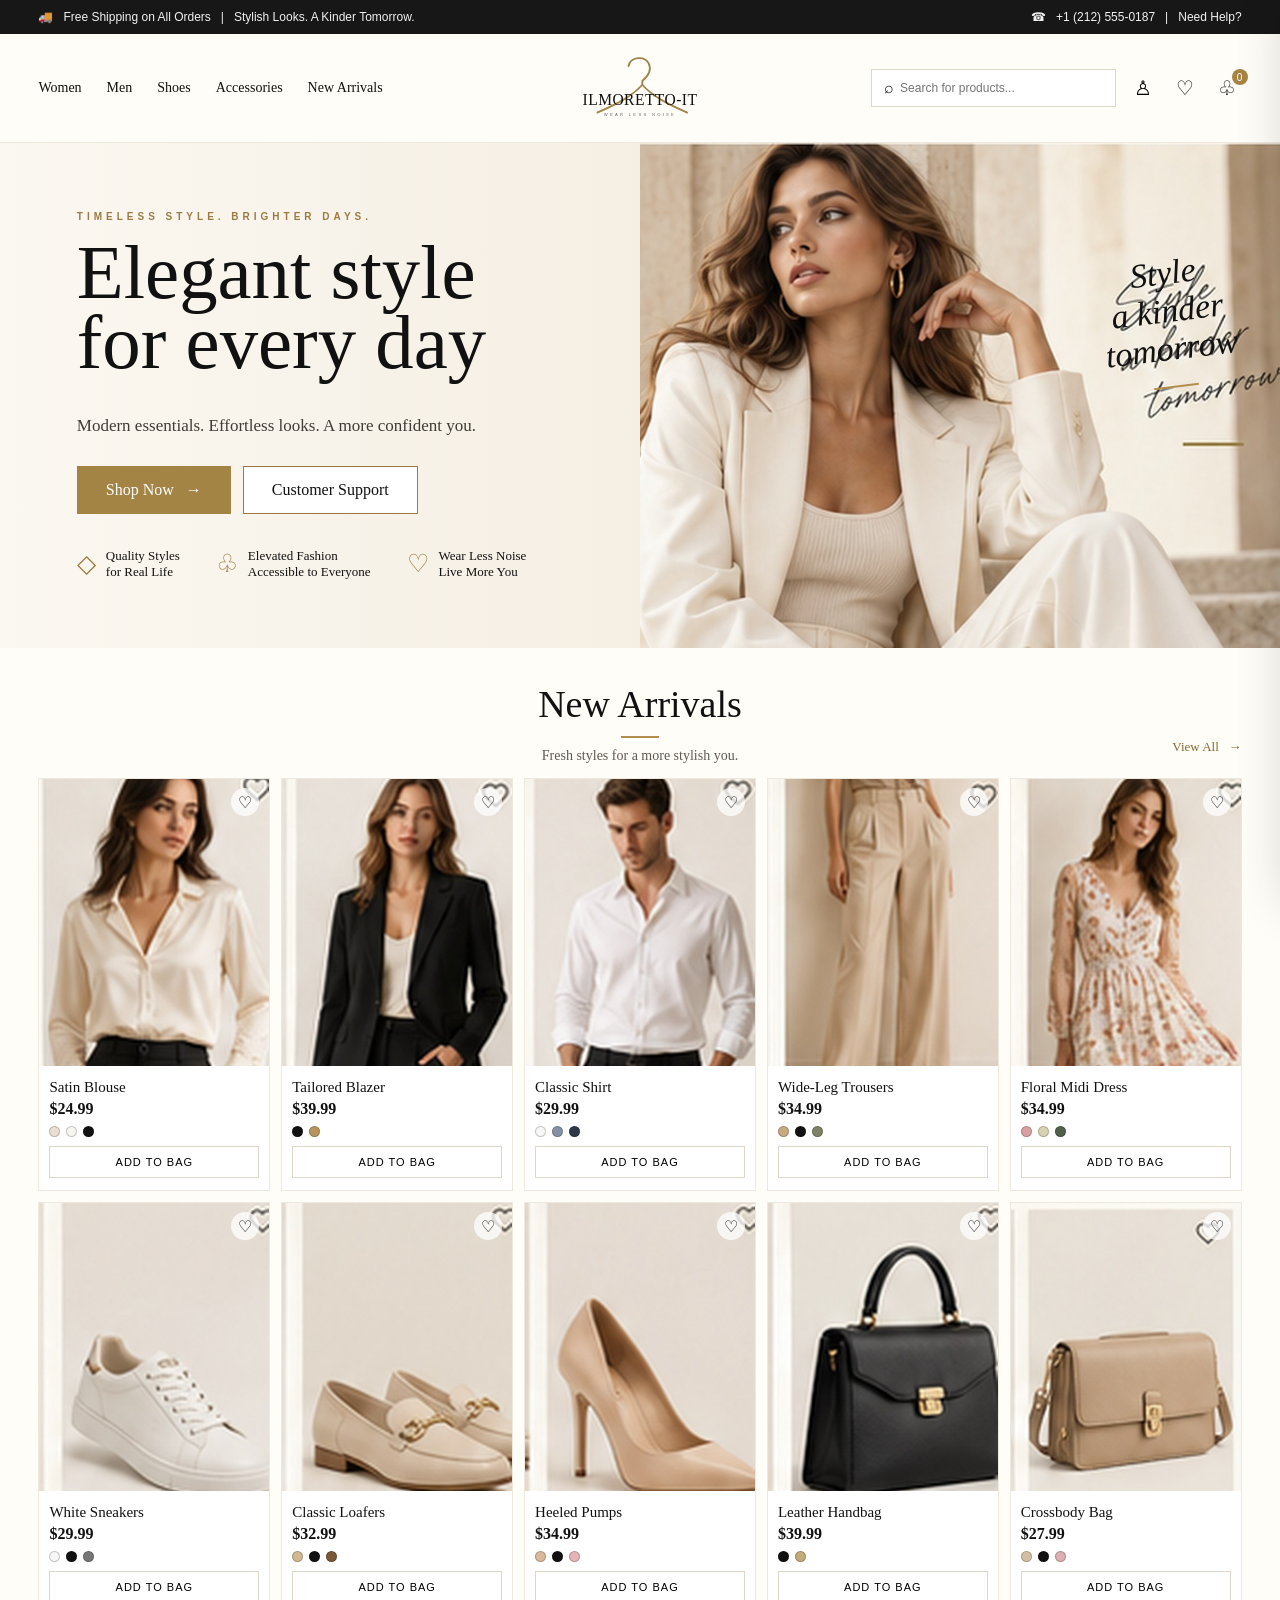
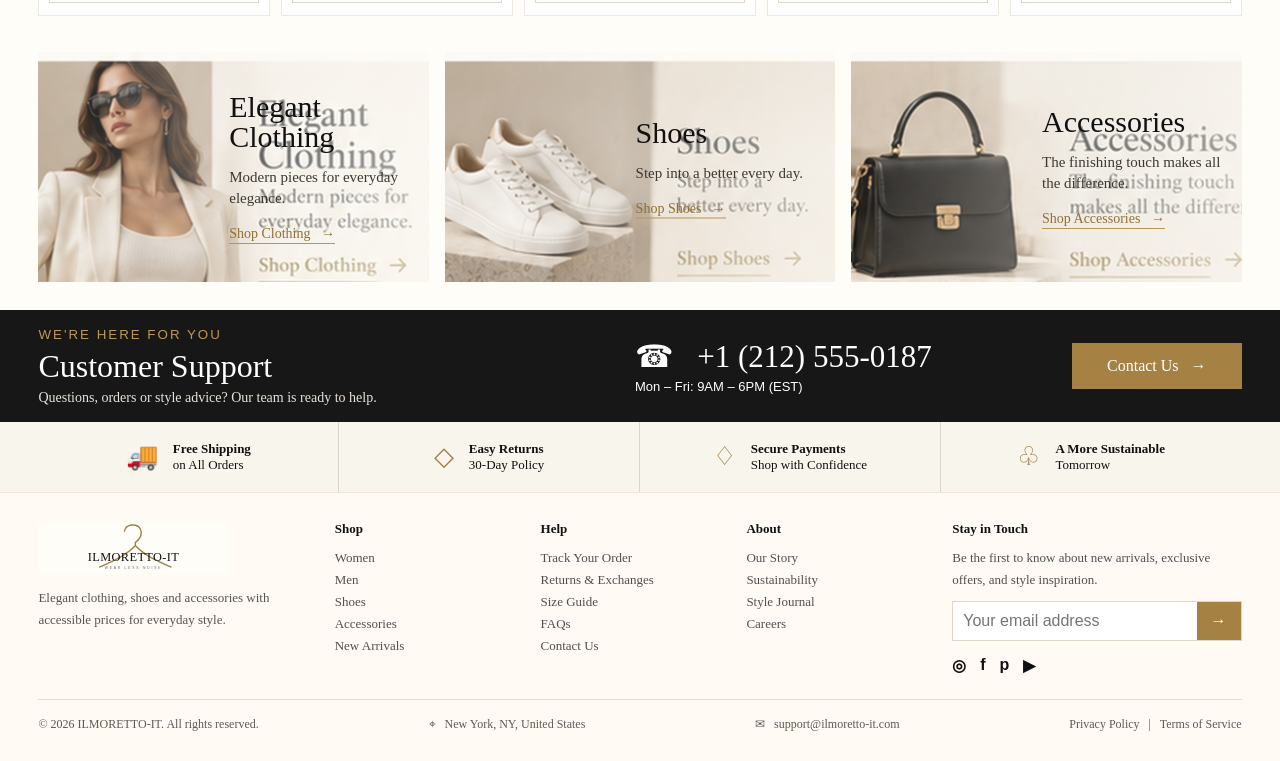
==== commit c7b8f0ac: "Add files via upload" ====
--- a/index.html
+++ b/index.html
@@ -1,11 +1,11 @@
-<!doctype html><html lang="en"><head><meta charset="utf-8"><meta name="viewport" content="width=device-width,initial-scale=1"><title>ILMORETTO-IT — Elegant Fashion</title><meta name="description" content="Elegant clothing, shoes and accessories at accessible prices."><link rel="stylesheet" href="assets/css/style.css"></head><body>
+<!doctype html><html lang="en"><head><meta charset="utf-8"><meta name="viewport" content="width=device-width,initial-scale=1"><title>ILMORETTO-IT | Elegant Fashion Store</title><meta name="description" content="Elegant clothing, shoes and accessories at accessible prices."><link rel="icon" type="image/png" sizes="256x256" href="assets/images/brand/favicon.png?v=5"><link rel="apple-touch-icon" href="assets/images/brand/apple-touch-icon.png?v=5"><meta name="theme-color" content="#fffdf8"><link rel="stylesheet" href="assets/css/style.css"></head><body>
 <div class="topbar"><div class="container"><span>🚚 &nbsp; Free Shipping on All Orders &nbsp; | &nbsp; Stylish Looks. A Kinder Tomorrow.</span><span>☎ &nbsp; +1 (212) 555-0187 &nbsp; | &nbsp; Need Help?</span></div></div>
-<header><div class="container header-row"><nav class="nav-left"><a href="#new">Women</a><a href="#new">Men</a><a href="#new">Shoes</a><a href="#new">Accessories</a><a href="#new">New Arrivals</a></nav><a class="brand" href="#"><img src="assets/images/brand/logo.svg" alt="ILMORETTO-IT"></a><div class="nav-right"><label class="search">⌕&nbsp;<input id="search" placeholder="Search for products..."></label><button class="iconbtn" aria-label="account">♙</button><button class="iconbtn" aria-label="wishlist">♡</button><button class="iconbtn" id="cartBtn" aria-label="bag">♧<span id="cartCount" class="badge">0</span></button></div></div></header>
+<header><div class="container header-row"><nav class="nav-left"><a href="#new">Women</a><a href="#new">Men</a><a href="#new">Shoes</a><a href="#new">Accessories</a><a href="#new">New Arrivals</a></nav><a class="brand" href="#" aria-label="ILMORETTO-IT home"><picture><source srcset="assets/images/brand/logo.svg" type="image/svg+xml"><img src="assets/images/brand/logo-full.jpg" alt="ILMORETTO-IT — Wear Less Noise"></picture></a><div class="nav-right"><label class="search">⌕&nbsp;<input id="search" placeholder="Search for products..."></label><button class="iconbtn" aria-label="account">♙</button><button class="iconbtn" aria-label="wishlist">♡</button><button class="iconbtn" id="cartBtn" aria-label="bag">♧<span id="cartCount" class="badge">0</span></button></div></div></header>
 <section class="hero"><div class="hero-copy"><div class="eyebrow">Timeless style. Brighter days.</div><h1>Elegant style<br>for every day</h1><p>Modern essentials. Effortless looks. A more confident you.</p><div class="hero-actions"><a href="#new" class="btn gold">Shop Now &nbsp; →</a><a href="#support" class="btn">Customer Support</a></div><div class="hero-points"><div class="point"><span class="ico">◇</span><span>Quality Styles<br>for Real Life</span></div><div class="point"><span class="ico">♧</span><span>Elevated Fashion<br>Accessible to Everyone</span></div><div class="point"><span class="ico">♡</span><span>Wear Less Noise<br>Live More You</span></div></div></div><div class="hero-image"><img src="assets/images/brand/hero.jpg" alt="Elegant ILMORETTO-IT fashion"><div class="script">Style<br>a kinder<br>tomorrow</div></div></section>
 <section class="section" id="new"><div class="container"><div class="section-title"><h2>New Arrivals</h2><p>Fresh styles for a more stylish you.</p></div><a class="viewall" href="#new">View All &nbsp; →</a><div class="products" id="productGrid"></div></div></section>
 <section><div class="container collections"><article class="collection"><img src="assets/images/collections/clothing.jpg"><div class="collection-copy"><h3>Elegant<br>Clothing</h3><p>Modern pieces for everyday elegance.</p><a class="shoplink" href="#new">Shop Clothing &nbsp; →</a></div></article><article class="collection"><img src="assets/images/collections/shoes.jpg"><div class="collection-copy"><h3>Shoes</h3><p>Step into a better every day.</p><a class="shoplink" href="#new">Shop Shoes &nbsp; →</a></div></article><article class="collection"><img src="assets/images/collections/accessories.jpg"><div class="collection-copy"><h3>Accessories</h3><p>The finishing touch makes all the difference.</p><a class="shoplink" href="#new">Shop Accessories &nbsp; →</a></div></article></div></section>
 <section class="support" id="support"><div class="container"><div><small>WE'RE HERE FOR YOU</small><h3>Customer Support</h3><p>Questions, orders or style advice? Our team is ready to help.</p></div><div class="support-number">☎ &nbsp; +1 (212) 555-0187<span>Mon – Fri: 9AM – 6PM (EST)</span></div><a class="contact-btn" href="tel:+12125550187">Contact Us &nbsp; →</a></div></section>
 <section class="trust"><div class="container"><div class="trust-item"><span class="icon">🚚</span><span><b>Free Shipping</b>on All Orders</span></div><div class="trust-item"><span class="icon">◇</span><span><b>Easy Returns</b>30-Day Policy</span></div><div class="trust-item"><span class="icon">♢</span><span><b>Secure Payments</b>Shop with Confidence</span></div><div class="trust-item"><span class="icon">♧</span><span><b>A More Sustainable</b>Tomorrow</span></div></div></section>
-<footer><div class="container footer-grid"><div class="footer-logo"><img src="assets/images/brand/logo.svg"><p style="margin-top:12px;color:#5a534a;font:13px/1.7 Georgia,serif">Elegant clothing, shoes and accessories with accessible prices for everyday style.</p></div><div class="footer-col"><h4>Shop</h4><a href="#new">Women</a><a href="#new">Men</a><a href="#new">Shoes</a><a href="#new">Accessories</a><a href="#new">New Arrivals</a></div><div class="footer-col"><h4>Help</h4><a href="#support">Track Your Order</a><a href="#support">Returns & Exchanges</a><a href="#support">Size Guide</a><a href="#support">FAQs</a><a href="#support">Contact Us</a></div><div class="footer-col"><h4>About</h4><a href="#">Our Story</a><a href="#">Sustainability</a><a href="#">Style Journal</a><a href="#">Careers</a></div><div class="footer-col"><h4>Stay in Touch</h4><p>Be the first to know about new arrivals, exclusive offers, and style inspiration.</p><form class="subscribe"><input type="email" required placeholder="Your email address"><button>→</button></form><div class="social"><span>◎</span><span>f</span><span>p</span><span>▶</span></div></div></div><div class="container bottom"><span>© 2026 ILMORETTO-IT. All rights reserved.</span><span>⌖ &nbsp; New York, NY, United States</span><span>✉ &nbsp; support@ilmoretto-it.com</span><span>Privacy Policy &nbsp; | &nbsp; Terms of Service</span></div></footer>
+<footer><div class="container footer-grid"><div class="footer-logo"><picture><source srcset="assets/images/brand/logo.svg" type="image/svg+xml"><img src="assets/images/brand/logo-full.jpg" alt="ILMORETTO-IT logo"></picture><p style="margin-top:12px;color:#5a534a;font:13px/1.7 Georgia,serif">Elegant clothing, shoes and accessories with accessible prices for everyday style.</p></div><div class="footer-col"><h4>Shop</h4><a href="#new">Women</a><a href="#new">Men</a><a href="#new">Shoes</a><a href="#new">Accessories</a><a href="#new">New Arrivals</a></div><div class="footer-col"><h4>Help</h4><a href="#support">Track Your Order</a><a href="#support">Returns & Exchanges</a><a href="#support">Size Guide</a><a href="#support">FAQs</a><a href="#support">Contact Us</a></div><div class="footer-col"><h4>About</h4><a href="#">Our Story</a><a href="#">Sustainability</a><a href="#">Style Journal</a><a href="#">Careers</a></div><div class="footer-col"><h4>Stay in Touch</h4><p>Be the first to know about new arrivals, exclusive offers, and style inspiration.</p><form class="subscribe"><input type="email" required placeholder="Your email address"><button>→</button></form><div class="social"><span>◎</span><span>f</span><span>p</span><span>▶</span></div></div></div><div class="container bottom"><span>© 2026 ILMORETTO-IT. All rights reserved.</span><span>⌖ &nbsp; New York, NY, United States</span><span>✉ &nbsp; support@ilmoretto-it.com</span><span>Privacy Policy &nbsp; | &nbsp; Terms of Service</span></div></footer>
 <div class="overlay" id="overlay"></div><aside class="cart-panel" id="cartPanel"><div class="cart-head"><h3 style="font-family:Georgia,serif">Your Bag</h3><button class="iconbtn" id="closeCart">×</button></div><div class="cart-items" id="cartItems"></div><div class="cart-total"><div style="display:flex;justify-content:space-between"><b>Subtotal</b><b id="cartTotal">$0.00</b></div><button class="btn gold" style="width:100%;margin-top:15px">Checkout</button></div></aside>
 <script src="assets/js/products.js"></script><script src="assets/js/app.js"></script></body></html>
--- a/assets/css/style.css
+++ b/assets/css/style.css
@@ -3,14 +3,16 @@
 *{box-sizing:border-box}html{scroll-behavior:smooth}body{margin:0;background:var(--ivory);color:var(--ink);font-family:Arial,Helvetica,sans-serif}a{text-decoration:none;color:inherit}button,input{font:inherit}.container{width:min(1220px,94vw);margin:auto}
 .topbar{background:#171717;color:#fff;font-size:12px}.topbar .container{height:34px;display:flex;align-items:center;justify-content:space-between;gap:20px}.topbar span{opacity:.94}
 header{background:rgba(255,253,248,.96);border-bottom:1px solid #eee9df;position:sticky;top:0;z-index:50;backdrop-filter:blur(14px)}
-.header-row{height:108px;display:grid;grid-template-columns:1fr auto 1fr;align-items:center;gap:25px}.nav-left{display:flex;gap:25px;font:14px Georgia,serif}.brand img{width:240px;height:auto}.nav-right{display:flex;justify-content:flex-end;align-items:center;gap:12px}.search{display:flex;align-items:center;border:1px solid var(--line);background:white;padding:0 12px;height:38px;min-width:245px}.search input{border:0;outline:0;width:100%;font-size:12px}.iconbtn{border:0;background:transparent;font-size:20px;cursor:pointer;position:relative}.badge{position:absolute;top:-6px;right:-6px;background:var(--gold);color:white;width:16px;height:16px;border-radius:50%;font-size:10px;display:grid;place-items:center}
+.header-row{height:108px;display:grid;grid-template-columns:1fr auto 1fr;align-items:center;gap:25px}.nav-left{display:flex;gap:25px;font:14px Georgia,serif}.brand{display:block}.brand picture{display:block}.brand img{display:block;width:240px;height:auto;max-height:88px;object-fit:contain}.nav-right{display:flex;justify-content:flex-end;align-items:center;gap:12px}.search{display:flex;align-items:center;border:1px solid var(--line);background:white;padding:0 12px;height:38px;min-width:245px}.search input{border:0;outline:0;width:100%;font-size:12px}.iconbtn{border:0;background:transparent;font-size:20px;cursor:pointer;position:relative}.badge{position:absolute;top:-6px;right:-6px;background:var(--gold);color:white;width:16px;height:16px;border-radius:50%;font-size:10px;display:grid;place-items:center}
 .hero{display:grid;grid-template-columns:1fr 1fr;background:linear-gradient(90deg,#fbf8f1,#efe5d6);min-height:505px}.hero-copy{padding:58px 6vw;display:flex;justify-content:center;flex-direction:column}.eyebrow{letter-spacing:4px;text-transform:uppercase;font-size:10px;color:#9b7b43;font-weight:700}.hero h1{font:400 clamp(56px,6vw,86px)/.92 Georgia,serif;margin:16px 0 16px}.hero p{font:17px/1.7 Georgia,serif;color:#3f3b36;max-width:590px}.hero-actions{display:flex;gap:12px;margin-top:8px}.btn{padding:14px 28px;border:1px solid #9b7b43;background:white;cursor:pointer;font-family:Georgia,serif}.btn.gold{background:#a48445;color:white;border-color:#a48445}.hero-points{display:flex;gap:36px;margin-top:34px;flex-wrap:wrap}.point{display:flex;align-items:flex-start;gap:10px;font:13px/1.25 Georgia,serif}.point .ico{font-size:25px;color:#9b7b43}.hero-image{position:relative;overflow:hidden}.hero-image img{width:100%;height:100%;object-fit:cover}.script{position:absolute;right:7%;top:22%;font:italic 34px Georgia,serif;transform:rotate(-7deg);max-width:190px;text-align:center}.script:after{content:"";display:block;width:45px;height:2px;background:#b28e4e;margin:18px auto 0}
 .section{padding:34px 0 18px}.section-title{text-align:center}.section-title h2{font:400 38px Georgia,serif;margin:0}.section-title h2:after{content:"";display:block;width:38px;height:2px;background:#b28e4e;margin:10px auto}.section-title p{margin:0;color:#5f5952;font:14px Georgia,serif}.viewall{display:block;text-align:right;margin-top:-25px;color:#86682f;font:13px Georgia,serif}
 .products{display:grid;grid-template-columns:repeat(5,1fr);gap:11px;margin-top:23px}.product{background:#fff;border:1px solid #eee8de;position:relative}.product img{width:100%;aspect-ratio:4/5;object-fit:cover}.wish{position:absolute;right:10px;top:9px;background:rgba(255,255,255,.75);border:0;border-radius:50%;width:28px;height:28px;cursor:pointer}.product-body{padding:9px 10px 12px}.product-name{font:15px Georgia,serif;margin-bottom:4px}.product-price{font-weight:700;font-family:Georgia,serif}.dots{display:flex;gap:6px;margin-top:8px}.dot{width:11px;height:11px;border-radius:50%;border:1px solid rgba(0,0,0,.2)}.add{width:100%;margin-top:9px;padding:9px;border:1px solid var(--line);background:#fff;cursor:pointer;font-size:11px;letter-spacing:1px;text-transform:uppercase}.add:hover{background:#111;color:white}
 .collections{display:grid;grid-template-columns:repeat(3,1fr);gap:16px;padding:18px 0 14px}.collection{position:relative;min-height:230px;overflow:hidden;background:#eee6db}.collection img{width:100%;height:100%;object-fit:cover;position:absolute;inset:0}.collection:after{content:"";position:absolute;inset:0;background:linear-gradient(90deg,rgba(255,253,248,.07),rgba(255,253,248,.64))}.collection-copy{position:absolute;z-index:2;right:20px;top:50%;transform:translateY(-50%);width:46%}.collection h3{font:400 30px/1 Georgia,serif;margin:0 0 10px}.collection p{font:15px/1.4 Georgia,serif;color:#3c3935}.shoplink{color:#8f7036;font:14px Georgia,serif;border-bottom:1px solid #b89556;padding-bottom:2px}
 .support{background:#171717;color:white;margin-top:14px}.support .container{min-height:112px;display:grid;grid-template-columns:1.4fr 1fr auto;align-items:center;gap:38px}.support small{color:#bc9850;letter-spacing:2px}.support h3{font:400 32px Georgia,serif;margin:5px 0}.support p{font:14px Georgia,serif;margin:0;color:#e8e2da}.support-number{font:31px Georgia,serif;white-space:nowrap}.support-number span{display:block;font:13px Arial,sans-serif;margin-top:4px}.contact-btn{padding:14px 35px;background:#a58244;border:0;color:white;font:16px Georgia,serif;white-space:nowrap}
 .trust{background:#f8f5ed;border-bottom:1px solid #eee5d9}.trust .container{display:grid;grid-template-columns:repeat(4,1fr);min-height:70px}.trust-item{display:flex;gap:15px;align-items:center;justify-content:center;border-right:1px solid #ddd5c9;font:13px Georgia,serif}.trust-item:last-child{border-right:0}.trust-item b{display:block}.trust-item .icon{font-size:26px;color:#9f7e42}
-footer{background:#fffaf3;padding:28px 0 12px}.footer-grid{display:grid;grid-template-columns:1.5fr repeat(3,1fr) 1.6fr;gap:25px}.footer-logo img{width:190px}.footer-col h4{font:700 13px Georgia,serif;margin:0 0 10px}.footer-col a,.footer-col p{display:block;color:#554f49;font:13px/1.7 Georgia,serif;margin:0}.subscribe{display:flex;border:1px solid var(--line);margin-top:10px}.subscribe input{flex:1;border:0;background:white;padding:10px}.subscribe button{width:44px;border:0;background:#a58244;color:white}.social{display:flex;gap:14px;margin-top:15px;font-weight:700}.bottom{border-top:1px solid #e5dccf;margin-top:24px;padding:17px 0;display:flex;justify-content:space-between;gap:18px;flex-wrap:wrap;color:#60594f;font:12px Georgia,serif}
+footer{background:#fffaf3;padding:28px 0 12px}.footer-grid{display:grid;grid-template-columns:1.5fr repeat(3,1fr) 1.6fr;gap:25px}.footer-logo picture{display:block}.footer-logo img{display:block;width:190px;height:auto;max-height:115px;object-fit:contain}.footer-col h4{font:700 13px Georgia,serif;margin:0 0 10px}.footer-col a,.footer-col p{display:block;color:#554f49;font:13px/1.7 Georgia,serif;margin:0}.subscribe{display:flex;border:1px solid var(--line);margin-top:10px}.subscribe input{flex:1;border:0;background:white;padding:10px}.subscribe button{width:44px;border:0;background:#a58244;color:white}.social{display:flex;gap:14px;margin-top:15px;font-weight:700}.bottom{border-top:1px solid #e5dccf;margin-top:24px;padding:17px 0;display:flex;justify-content:space-between;gap:18px;flex-wrap:wrap;color:#60594f;font:12px Georgia,serif}
 .cart-panel{position:fixed;right:-420px;top:0;width:min(390px,100vw);height:100vh;background:white;z-index:100;box-shadow:-20px 0 50px rgba(0,0,0,.2);transition:.25s;padding:22px;display:flex;flex-direction:column}.cart-panel.open{right:0}.cart-head{display:flex;align-items:center;justify-content:space-between;border-bottom:1px solid var(--line);padding-bottom:15px}.cart-items{flex:1;overflow:auto}.cart-item{display:grid;grid-template-columns:60px 1fr auto;gap:10px;padding:12px 0;border-bottom:1px solid #eee}.cart-item img{width:60px;height:75px;object-fit:cover}.cart-total{border-top:1px solid var(--line);padding-top:15px}.overlay{position:fixed;inset:0;background:rgba(0,0,0,.35);z-index:90;display:none}.overlay.show{display:block}
 @media(max-width:980px){.header-row{grid-template-columns:1fr auto}.nav-left{display:none}.brand{grid-column:1}.nav-right{grid-column:2}.brand img{width:190px}.search{display:none}.hero{grid-template-columns:1fr}.hero-image{min-height:430px}.products{grid-template-columns:repeat(2,1fr)}.collections{grid-template-columns:1fr}.support .container{grid-template-columns:1fr;padding:25px 0}.trust .container{grid-template-columns:repeat(2,1fr)}.footer-grid{grid-template-columns:1fr 1fr}}
 @media(max-width:560px){.topbar .container{justify-content:center}.topbar span:last-child{display:none}.header-row{height:82px}.brand img{width:160px}.hero-copy{padding:45px 5vw}.hero h1{font-size:53px}.hero-points{gap:16px}.products{grid-template-columns:1fr 1fr}.footer-grid{grid-template-columns:1fr}.trust .container{grid-template-columns:1fr}.trust-item{border-right:0;border-bottom:1px solid #ddd5c9}.support-number{font-size:25px}.product-name{font-size:13px}}
+
+.logo-check{display:none}
